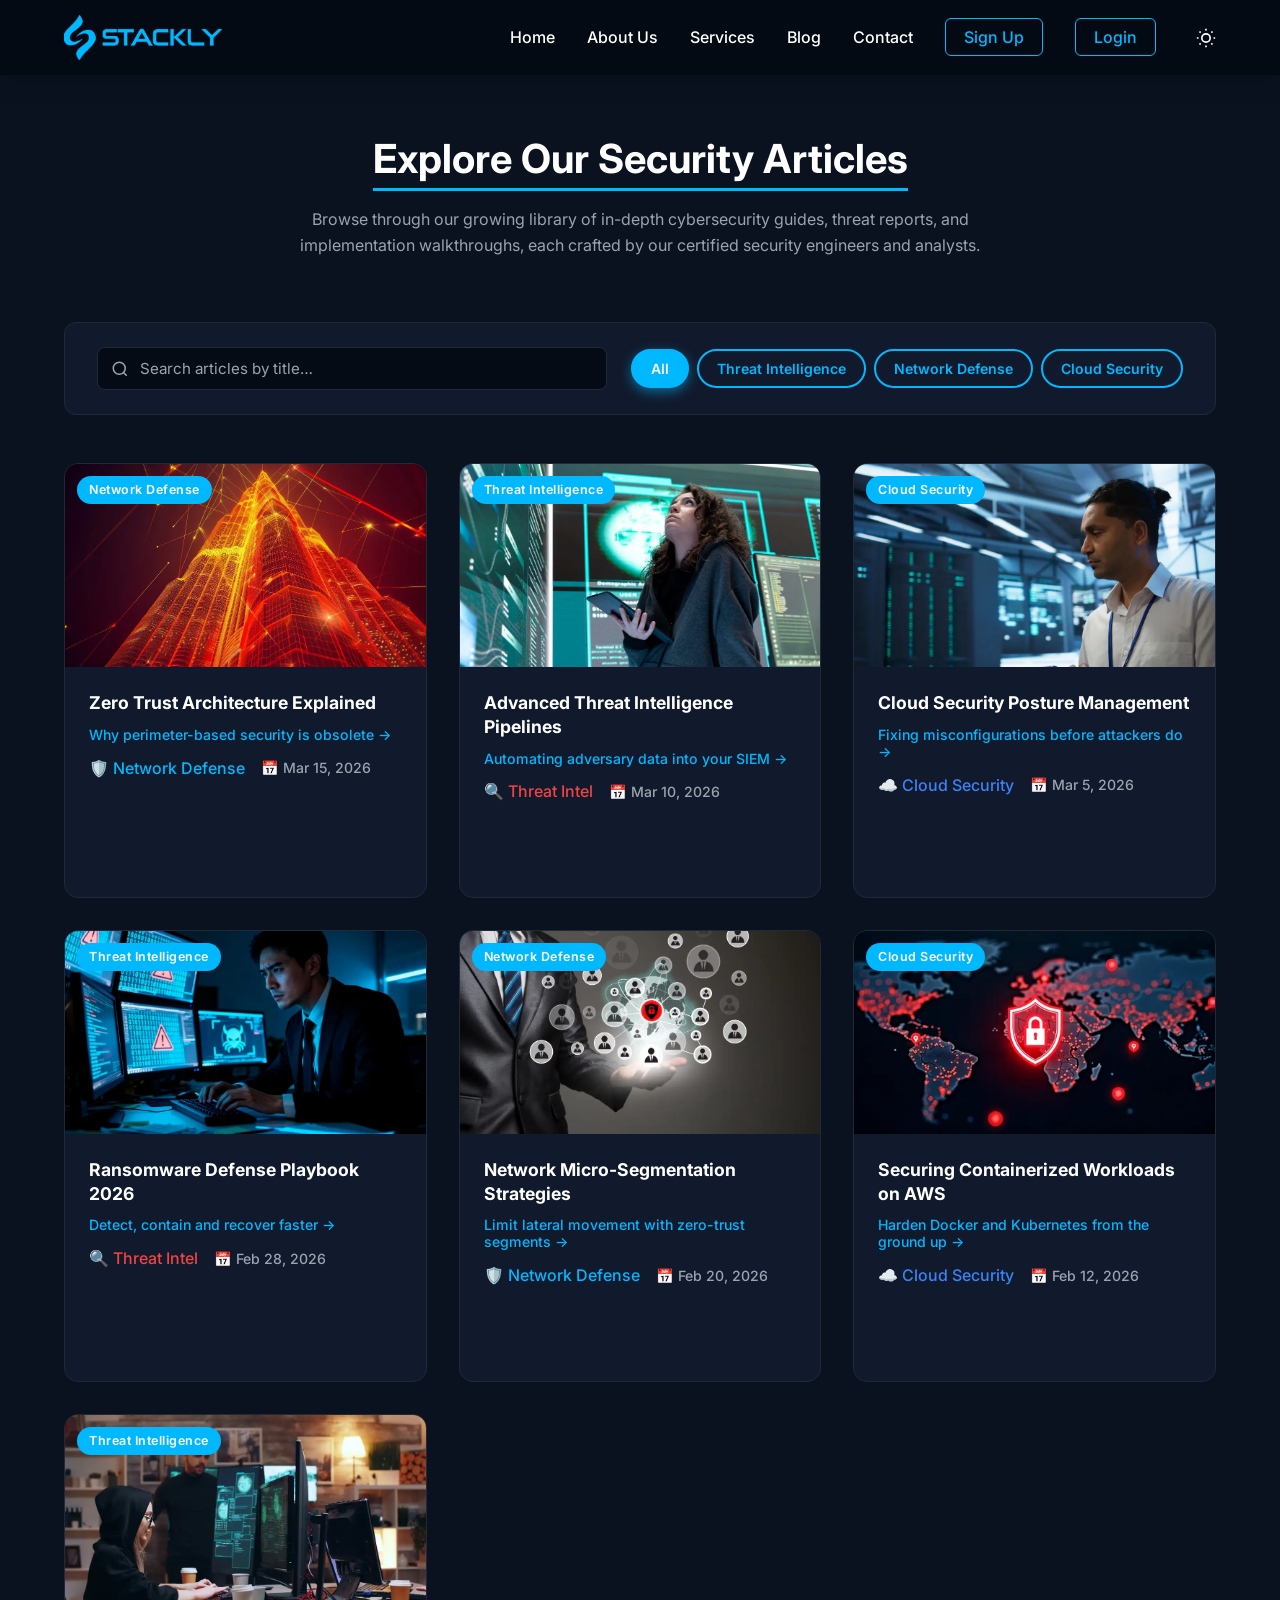
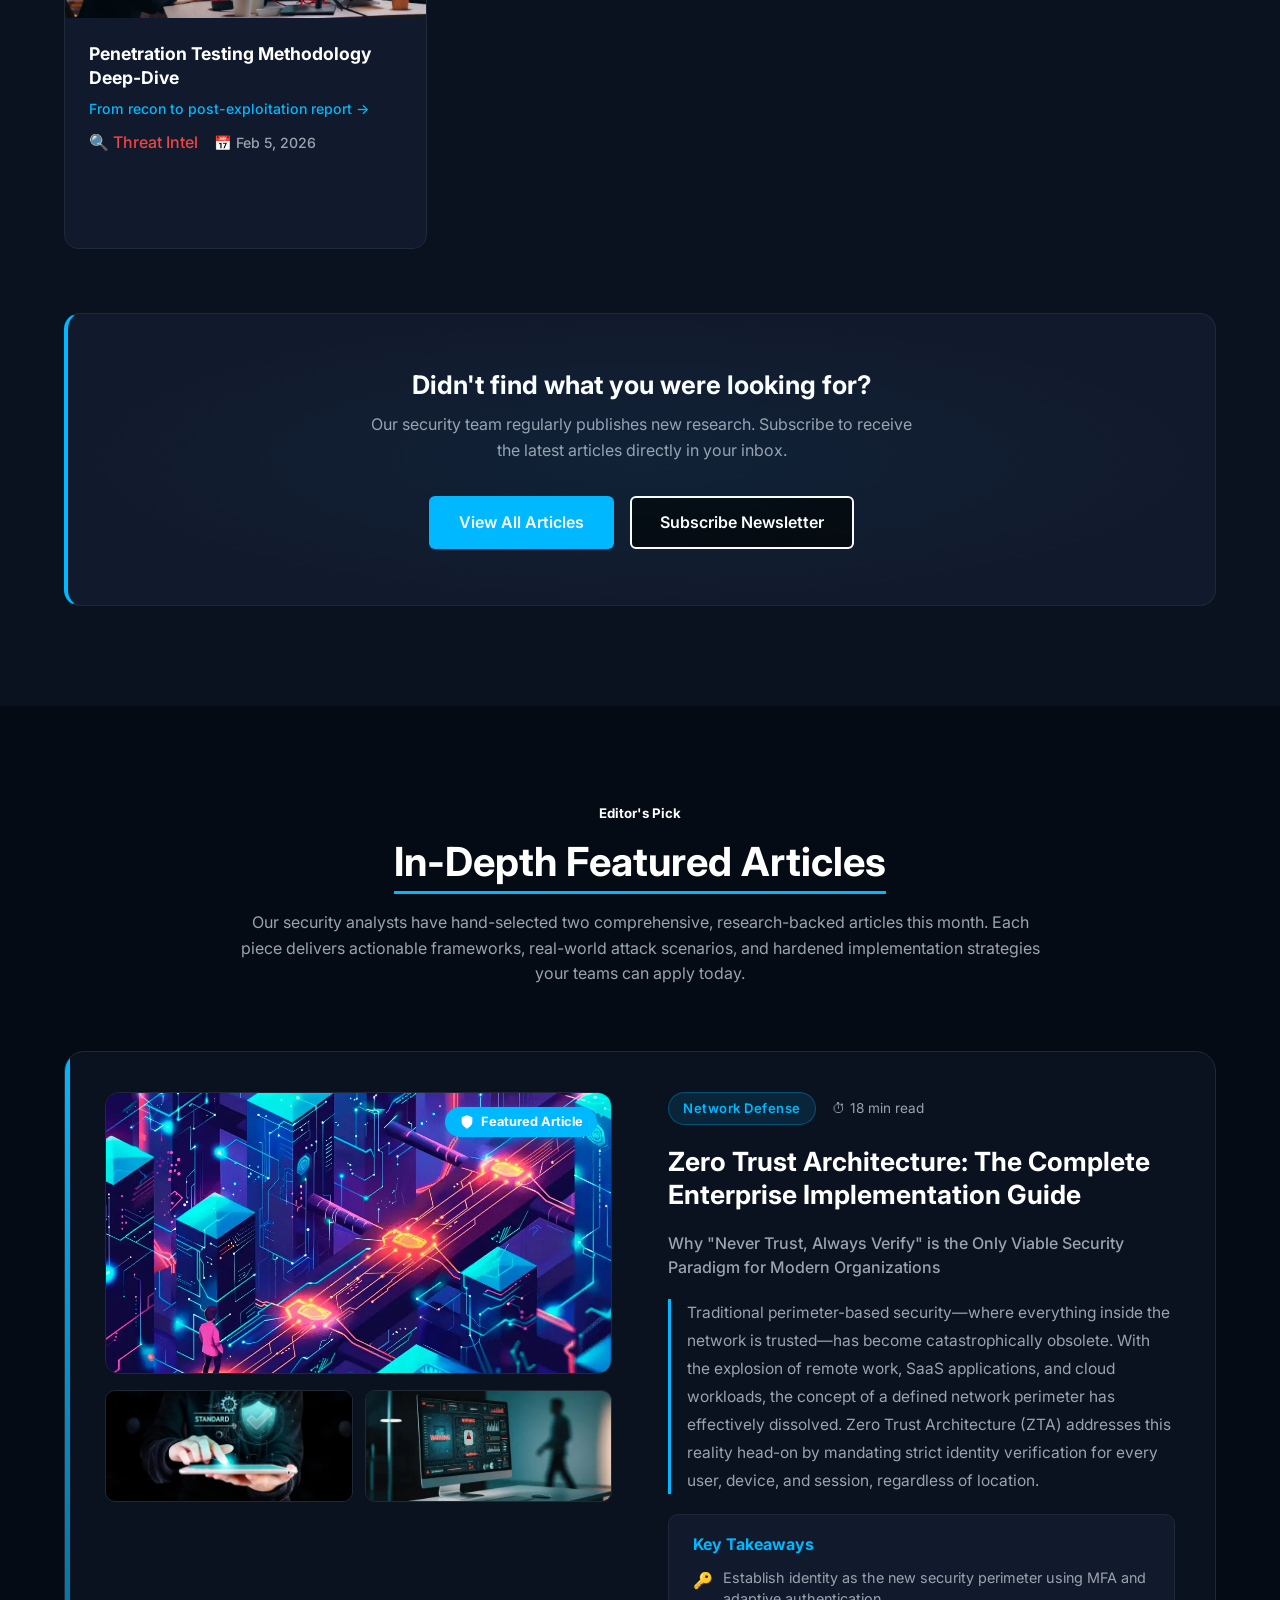
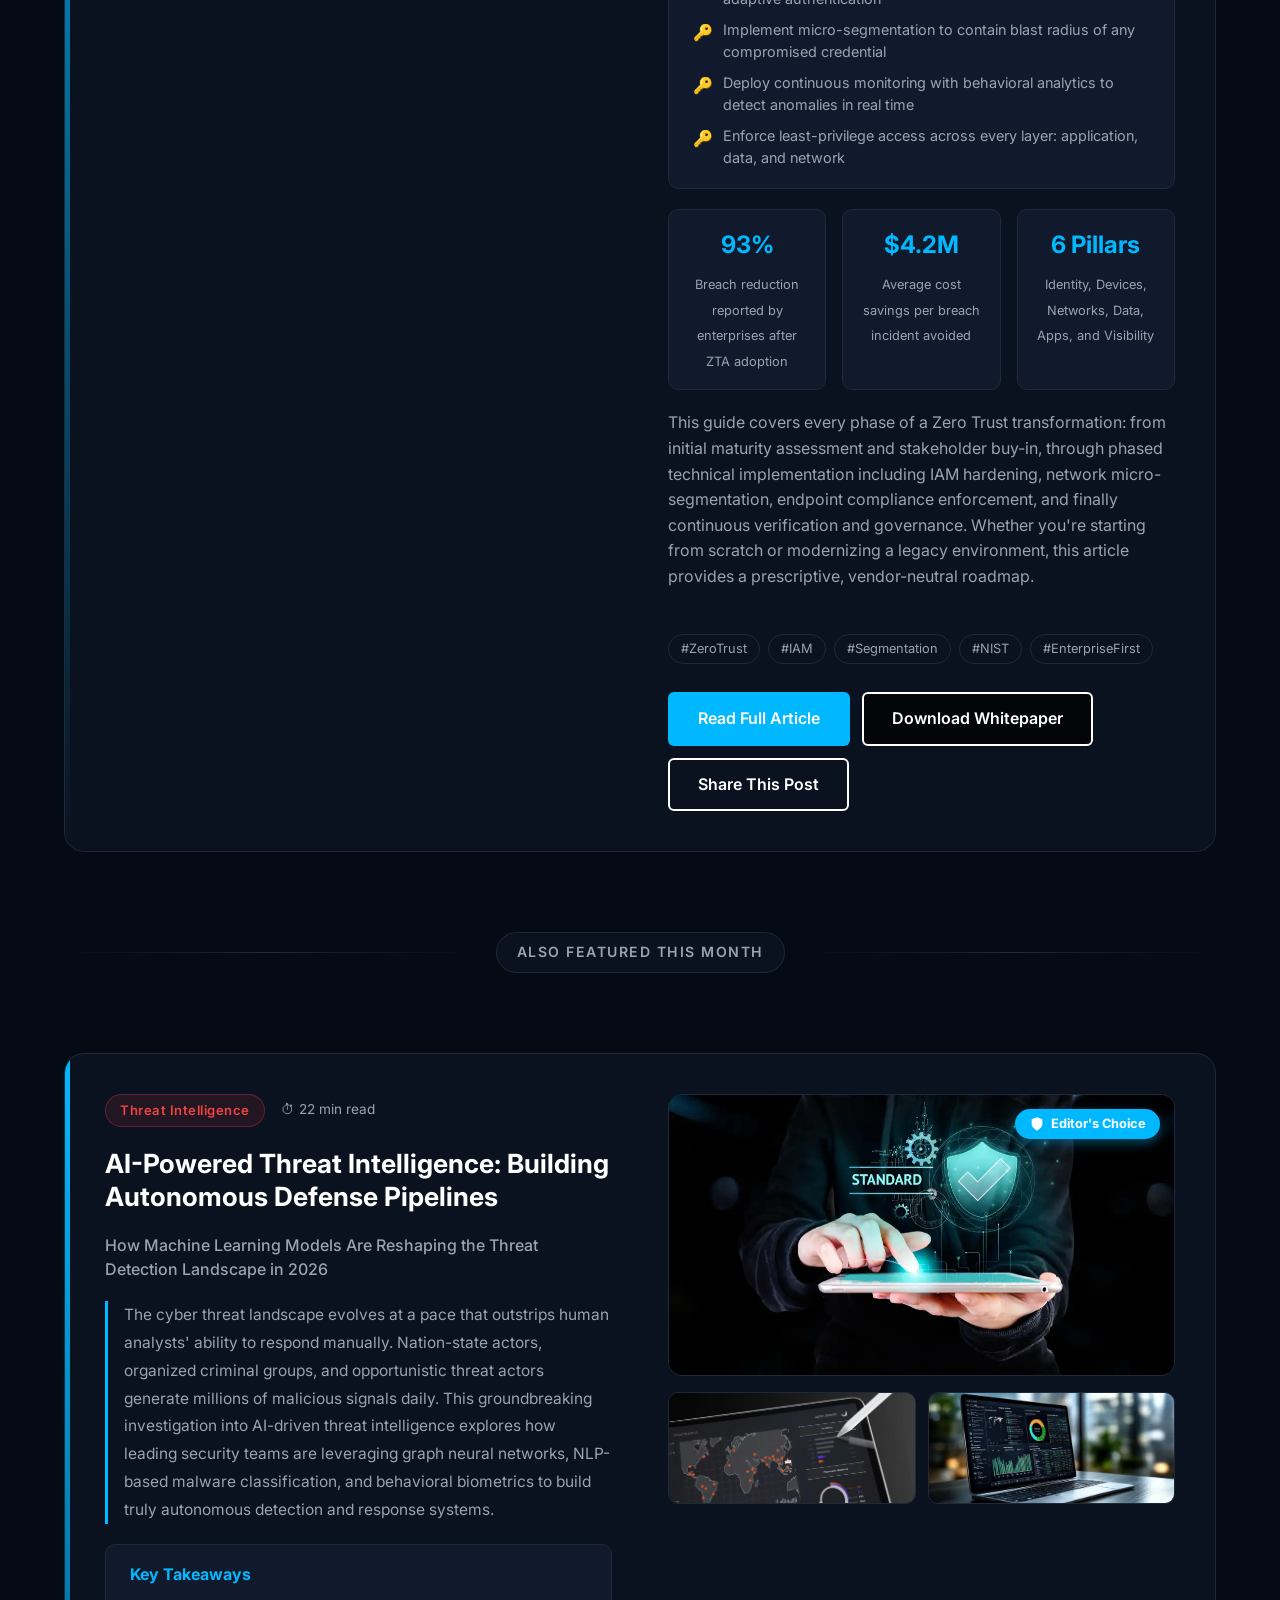
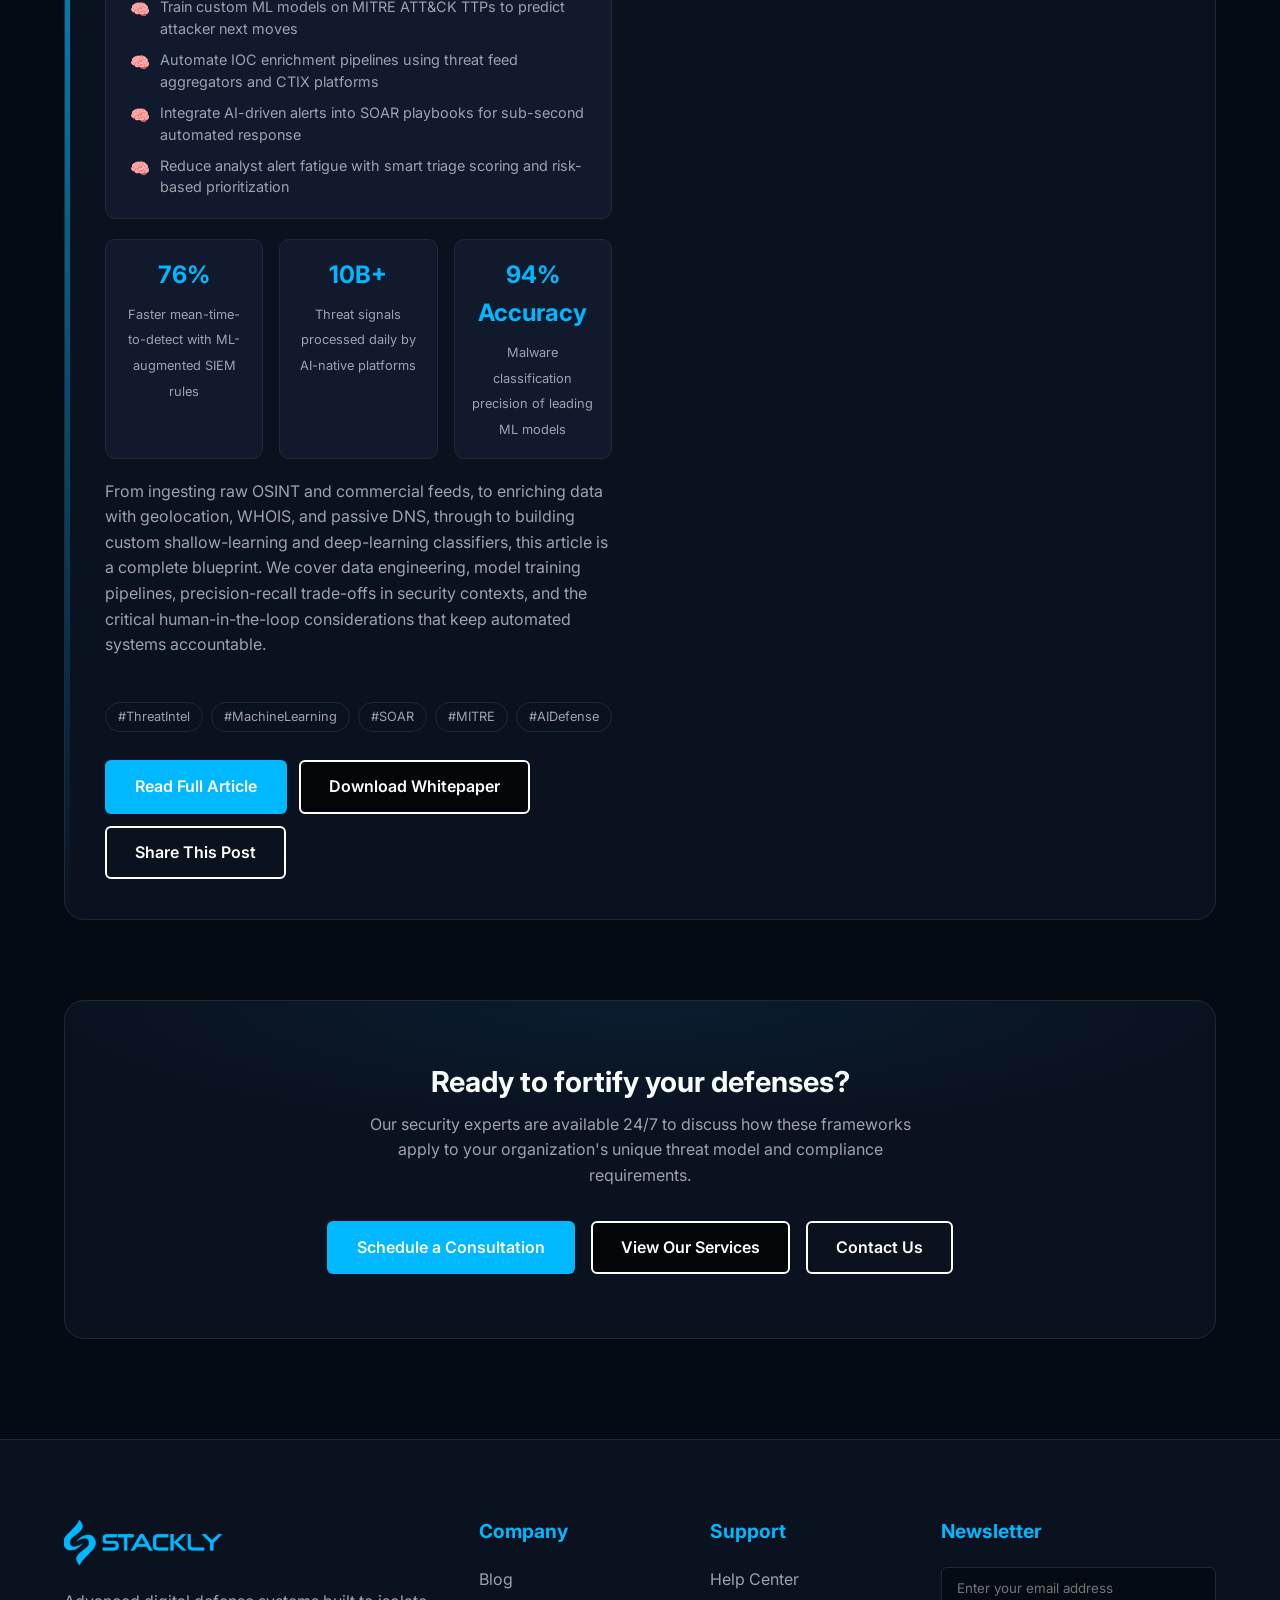
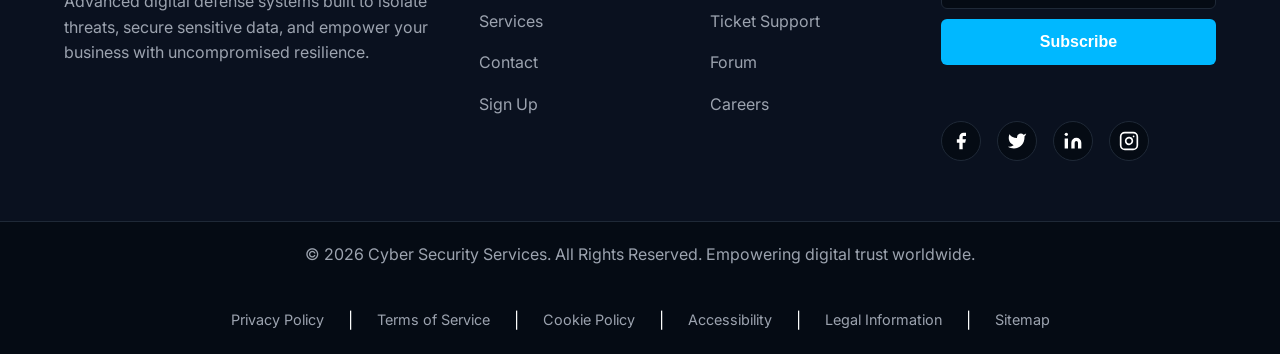
==== pages/blog.html @ 62e59e33 "blog" ====
<!DOCTYPE html>
<html lang="en" data-theme="dark">
<head>
    <meta charset="UTF-8">
    <meta name="viewport" content="width=device-width, initial-scale=1.0">
    <title>Blog – Cyber Security Services</title>
    <meta name="description" content="Explore our cybersecurity blog for expert insights on threat intelligence, network defense, data encryption, cloud security, and more.">
    <link rel="icon" href="data:image/svg+xml,<svg xmlns='http://www.w3.org/2000/svg' viewBox='0 0 100 100'><text y='.9em' font-size='90'>🛡️</text></svg>">
    <link href="https://fonts.googleapis.com/css2?family=Inter:wght@300;400;500;600;700&display=swap" rel="stylesheet">
    <link rel="stylesheet" href="../css/style.css">
    <link rel="stylesheet" href="../css/blog.css">
</head>
<body>

    <!-- Global Page Loader -->
    <div class="loader-overlay" id="loader">
        <div class="loader-spinner"></div>
    </div>

    <!-- Scroll to Top Button -->
    <button id="scrollTopBtn" aria-label="Scroll to top" title="Scroll to top">
        <svg xmlns="http://www.w3.org/2000/svg" width="24" height="24" fill="none" stroke="currentColor" stroke-width="2" viewBox="0 0 24 24"><path d="M12 19V5M5 12l7-7 7 7"/></svg>
    </button>

    <!-- Header -->
    <header class="header" id="header">
        <div class="container header-container">
            <a href="../index.html" class="logo">
                <img src="../assets/Home1/Header/logo.webp" alt="Cyber Security Logo" id="headerLogo">
            </a>

            <!-- Desktop Nav -->
            <nav class="desktop-nav">
                <ul class="nav-links">
                    <li><a href="../index.html">Home</a></li>
                    <li><a href="./about.html">About Us</a></li>
                    <li><a href="./services.html">Services</a></li>
                    <li><a href="./blog.html">Blog</a></li>
                    <li><a href="./contact.html">Contact</a></li>
                    <li><a href="./signup.html" class="btn-nav-outline">Sign Up</a></li>
                    <li><a href="./login.html" class="btn-nav-outline">Login</a></li>
                </ul>
                <button class="theme-switch" id="themeSwitchBtn" aria-label="Toggle Theme" title="Switch Theme">
                    <svg class="sun-icon" xmlns="http://www.w3.org/2000/svg" width="20" height="20" viewBox="0 0 24 24" fill="none" stroke="currentColor" stroke-width="2"><circle cx="12" cy="12" r="5"/><path d="M12 1v2M12 21v2M4.2 4.2l1.4 1.4M18.4 18.4l1.4 1.4M1 12h2M21 12h2M4.2 19.8l1.4-1.4M18.4 5.6l1.4-1.4"/></svg>
                    <svg class="moon-icon" xmlns="http://www.w3.org/2000/svg" width="20" height="20" viewBox="0 0 24 24" fill="none" stroke="currentColor" stroke-width="2"><path d="M21 12.79A9 9 0 1 1 11.21 3 7 7 0 0 0 21 12.79z"/></svg>
                </button>
            </nav>

            <!-- Mobile Hamburger Button -->
            <button class="hamburger-btn" id="hamburgerBtn" aria-label="Open Mobile Menu">
                <span></span><span></span><span></span>
            </button>
        </div>
    </header>

    <!-- Hamburger Menu Overlay -->
    <div class="hamburger-overlay" id="hamburgerOverlay">
        <div class="hamburger-menu" id="hamburgerMenu">
            <button class="close-menu-btn" id="closeMenuBtn" aria-label="Close Mobile Menu">✕</button>
            <nav class="mobile-nav">
                <ul class="nav-links-mobile">
                    <li><a href="../index.html" class="mobile-nav-item">Home</a></li>
                    <li><a href="./about.html" class="mobile-nav-item">About Us</a></li>
                    <li><a href="./services.html" class="mobile-nav-item">Services</a></li>
                    <li><a href="./blog.html" class="mobile-nav-item">Blog</a></li>
                    <li><a href="./contact.html" class="mobile-nav-item">Contact</a></li>
                    <li><a href="./signup.html" class="mobile-nav-item btn-nav-outline-mobile">Sign Up</a></li>
                    <li><a href="./login.html" class="mobile-nav-item btn-nav-outline-mobile">Login</a></li>
                </ul>
                <button class="theme-switch theme-switch-mobile" id="mobileThemeSwitchBtn" aria-label="Toggle Theme">
                    <svg class="sun-icon" xmlns="http://www.w3.org/2000/svg" width="24" height="24" viewBox="0 0 24 24" fill="none" stroke="currentColor" stroke-width="2"><circle cx="12" cy="12" r="5"/><path d="M12 1v2M12 21v2M4.2 4.2l1.4 1.4M18.4 18.4l1.4 1.4M1 12h2M21 12h2M4.2 19.8l1.4-1.4M18.4 5.6l1.4-1.4"/></svg>
                    <svg class="moon-icon" xmlns="http://www.w3.org/2000/svg" width="24" height="24" viewBox="0 0 24 24" fill="none" stroke="currentColor" stroke-width="2"><path d="M21 12.79A9 9 0 1 1 11.21 3 7 7 0 0 0 21 12.79z"/></svg>
                </button>
            </nav>
        </div>
    </div>

    <main class="main-content">

        <!-- =====================================================
             SECTION 1 – ARTICLES GRID
             ===================================================== -->
        <section class="blog-grid-section" id="blog-grid">
            <div class="container">
                <!-- Section Header -->
                <div class="section-header fade-in-up">
                    <h1 class="live-underline">Explore Our Security Articles</h1>
                    <p>Browse through our growing library of in-depth cybersecurity guides, threat reports, and implementation walkthroughs, each crafted by our certified security engineers and analysts.</p>
                </div>

                <!-- Search + Filter Bar -->
                <div class="blog-controls fade-in-up">
                    <div class="blog-search-wrap">
                        <svg class="search-icon" xmlns="http://www.w3.org/2000/svg" width="18" height="18" fill="none" stroke="currentColor" stroke-width="2" viewBox="0 0 24 24"><circle cx="11" cy="11" r="8"/><path d="M21 21l-4.35-4.35"/></svg>
                        <input type="text" id="blogSearchInput" placeholder="Search articles by title…" aria-label="Search articles">
                    </div>
                    <div class="blog-filter-tabs" id="blogFilterTabs" role="group" aria-label="Filter by category">
                        <button class="filter-tab active" data-cat="all">All</button>
                        <button class="filter-tab" data-cat="threat-intelligence">Threat Intelligence</button>
                        <button class="filter-tab" data-cat="network-defense">Network Defense</button>
                        <button class="filter-tab" data-cat="cloud-security">Cloud Security</button>
                    </div>
                </div>

                <!-- No Results Message -->
                <p class="no-results-msg" id="noResultsMsg" style="display:none;">No articles found matching your search.</p>

                <!-- Articles Grid (7 cards) -->
                <div class="articles-grid" id="articlesGrid">

                    <!-- Card 1 -->
                    <article class="article-card fade-in-up" style="transition-delay:0.1s;" data-title="Zero Trust Architecture Explained" data-cat="network-defense">
                        <div class="article-img-wrap">
                            <img src="../assets/Blog/Grids/1.webp" alt="Zero Trust Architecture">
                            <span class="article-category-badge">Network Defense</span>
                        </div>
                        <div class="article-body">
                            <h1 class="article-title">Zero Trust Architecture Explained</h1>
                            <h3 class="article-link"><a href="./error.html">Why perimeter-based security is obsolete →</a></h3>
                            <div class="article-meta">
                                <span class="meta-icon meta-shield">🛡️ Network Defense</span>
                                <span class="meta-icon meta-date">📅 Mar 15, 2026</span>
                            </div>
                            <div class="article-actions">
                                <a href="./error.html" class="btn btn-primary btn-sm">Read More</a>
                            </div>
                        </div>
                    </article>

                    <!-- Card 2 -->
                    <article class="article-card fade-in-up" style="transition-delay:0.2s;" data-title="Advanced Threat Intelligence Pipelines" data-cat="threat-intelligence">
                        <div class="article-img-wrap">
                            <img src="../assets/Blog/Grids/2.webp" alt="Threat Intelligence">
                            <span class="article-category-badge">Threat Intelligence</span>
                        </div>
                        <div class="article-body">
                            <h1 class="article-title">Advanced Threat Intelligence Pipelines</h1>
                            <h3 class="article-link"><a href="./error.html">Automating adversary data into your SIEM →</a></h3>
                            <div class="article-meta">
                                <span class="meta-icon meta-threat">🔍 Threat Intel</span>
                                <span class="meta-icon meta-date">📅 Mar 10, 2026</span>
                            </div>
                            <div class="article-actions">
                                <a href="./error.html" class="btn btn-primary btn-sm">Read More</a>
                            </div>
                        </div>
                    </article>

                    <!-- Card 3 -->
                    <article class="article-card fade-in-up" style="transition-delay:0.3s;" data-title="Cloud Security Posture Management" data-cat="cloud-security">
                        <div class="article-img-wrap">
                            <img src="../assets/Blog/Grids/3.webp" alt="Cloud Security">
                            <span class="article-category-badge">Cloud Security</span>
                        </div>
                        <div class="article-body">
                            <h1 class="article-title">Cloud Security Posture Management</h1>
                            <h3 class="article-link"><a href="./error.html">Fixing misconfigurations before attackers do →</a></h3>
                            <div class="article-meta">
                                <span class="meta-icon meta-cloud">☁️ Cloud Security</span>
                                <span class="meta-icon meta-date">📅 Mar 5, 2026</span>
                            </div>
                            <div class="article-actions">
                                <a href="./error.html" class="btn btn-primary btn-sm">Read More</a>
                            </div>
                        </div>
                    </article>

                    <!-- Card 4 -->
                    <article class="article-card fade-in-up" style="transition-delay:0.4s;" data-title="Ransomware Defense Playbook 2026" data-cat="threat-intelligence">
                        <div class="article-img-wrap">
                            <img src="../assets/Blog/Grids/4.webp" alt="Ransomware Defense">
                            <span class="article-category-badge">Threat Intelligence</span>
                        </div>
                        <div class="article-body">
                            <h1 class="article-title">Ransomware Defense Playbook 2026</h1>
                            <h3 class="article-link"><a href="./error.html">Detect, contain and recover faster →</a></h3>
                            <div class="article-meta">
                                <span class="meta-icon meta-threat">🔍 Threat Intel</span>
                                <span class="meta-icon meta-date">📅 Feb 28, 2026</span>
                            </div>
                            <div class="article-actions">
                                <a href="./error.html" class="btn btn-primary btn-sm">Read More</a>
                            </div>
                        </div>
                    </article>

                    <!-- Card 5 -->
                    <article class="article-card fade-in-up" style="transition-delay:0.5s;" data-title="Network Micro-Segmentation Strategies" data-cat="network-defense">
                        <div class="article-img-wrap">
                            <img src="../assets/Blog/Grids/5.webp" alt="Network Micro-Segmentation">
                            <span class="article-category-badge">Network Defense</span>
                        </div>
                        <div class="article-body">
                            <h1 class="article-title">Network Micro-Segmentation Strategies</h1>
                            <h3 class="article-link"><a href="./error.html">Limit lateral movement with zero-trust segments →</a></h3>
                            <div class="article-meta">
                                <span class="meta-icon meta-shield">🛡️ Network Defense</span>
                                <span class="meta-icon meta-date">📅 Feb 20, 2026</span>
                            </div>
                            <div class="article-actions">
                                <a href="./error.html" class="btn btn-primary btn-sm">Read More</a>
                            </div>
                        </div>
                    </article>

                    <!-- Card 6 -->
                    <article class="article-card fade-in-up" style="transition-delay:0.6s;" data-title="Securing Containerized Workloads on AWS" data-cat="cloud-security">
                        <div class="article-img-wrap">
                            <img src="../assets/Blog/Grids/6.webp" alt="Container Security">
                            <span class="article-category-badge">Cloud Security</span>
                        </div>
                        <div class="article-body">
                            <h1 class="article-title">Securing Containerized Workloads on AWS</h1>
                            <h3 class="article-link"><a href="./error.html">Harden Docker and Kubernetes from the ground up →</a></h3>
                            <div class="article-meta">
                                <span class="meta-icon meta-cloud">☁️ Cloud Security</span>
                                <span class="meta-icon meta-date">📅 Feb 12, 2026</span>
                            </div>
                            <div class="article-actions">
                                <a href="./error.html" class="btn btn-primary btn-sm">Read More</a>
                            </div>
                        </div>
                    </article>

                    <!-- Card 7 -->
                    <article class="article-card fade-in-up" style="transition-delay:0.7s;" data-title="Penetration Testing Methodology Deep-Dive" data-cat="threat-intelligence">
                        <div class="article-img-wrap">
                            <img src="../assets/Blog/Grids/7.webp" alt="Penetration Testing">
                            <span class="article-category-badge">Threat Intelligence</span>
                        </div>
                        <div class="article-body">
                            <h1 class="article-title">Penetration Testing Methodology Deep-Dive</h1>
                            <h3 class="article-link"><a href="./error.html">From recon to post-exploitation report →</a></h3>
                            <div class="article-meta">
                                <span class="meta-icon meta-threat">🔍 Threat Intel</span>
                                <span class="meta-icon meta-date">📅 Feb 5, 2026</span>
                            </div>
                            <div class="article-actions">
                                <a href="./error.html" class="btn btn-primary btn-sm">Read More</a>
                            </div>
                        </div>
                    </article>

                </div><!-- /articles-grid -->

                <!-- Bottom CTA -->
                <div class="blog-grid-cta fade-in-up">
                    <h3>Didn't find what you were looking for?</h3>
                    <p>Our security team regularly publishes new research. Subscribe to receive the latest articles directly in your inbox.</p>
                    <div class="blog-cta-btns">
                        <a href="./error.html" class="btn btn-primary">View All Articles</a>
                        <a href="./error.html" class="btn btn-secondary">Subscribe Newsletter</a>
                    </div>
                </div>

            </div>
        </section>

        <!-- =====================================================
             SECTION 2 – FEATURED ARTICLE DEEP-DIVES
             ===================================================== -->
        <section class="blog-featured-section" id="blog-featured">
            <div class="container">
                <!-- Section Header -->
                <div class="section-header fade-in-up">
                    <h5 class="sub-heading-blog">Editor's Pick</h5>
                    <h1 class="live-underline">In-Depth Featured Articles</h1>
                    <p>Our security analysts have hand-selected two comprehensive, research-backed articles this month. Each piece delivers actionable frameworks, real-world attack scenarios, and hardened implementation strategies your teams can apply today.</p>
                </div>

                <!-- Featured Articles Wrapper -->
                <div class="featured-articles-wrap">

                    <!-- Featured Article 1 -->
                    <div class="featured-article fade-in-up" style="transition-delay:0.1s;">
                        <div class="featured-article-img-col">
                            <div class="featured-img-frame">
                                <img src="../assets/Blog/Grids/8.webp" alt="Zero Trust Architecture" class="featured-main-img">
                                <div class="featured-img-badge">
                                    <svg xmlns="http://www.w3.org/2000/svg" width="16" height="16" fill="currentColor" viewBox="0 0 24 24"><path d="M12 22s8-4 8-10V5l-8-3-8 3v7c0 6 8 10 8 10z"/></svg>
                                    Featured Article
                                </div>
                                <div class="featured-img-overlay">
                                    <p>A complete enterprise implementation walkthrough from perimeter dissolution to continuous identity verification.</p>
                                    <a href="./error.html" class="btn btn-primary btn-sm">Read Now</a>
                                    <a href="./error.html" class="btn btn-outline-light btn-sm">Download Guide</a>
                                </div>
                            </div>
                            <!-- Side Image Gallery -->
                            <div class="featured-img-gallery">
                                <div class="gallery-thumb">
                                    <img src="../assets/Blog/Grids/9.webp" alt="Network Diagram">
                                    <div class="thumb-hover">
                                        <p>Network Architecture</p>
                                        <a href="./error.html" class="btn btn-primary btn-sm">View</a>
                                    </div>
                                </div>
                                <div class="gallery-thumb">
                                    <img src="../assets/Home1/Grid/8.webp" alt="Security Framework">
                                    <div class="thumb-hover">
                                        <p>Security Framework</p>
                                        <a href="./error.html" class="btn btn-primary btn-sm">View</a>
                                    </div>
                                </div>
                            </div>
                        </div>

                        <div class="featured-article-content-col">
                            <div class="featured-article-header">
                                <span class="featured-cat-tag">Network Defense</span>
                                <span class="featured-read-time">⏱ 18 min read</span>
                            </div>
                            <h1 class="featured-article-title">Zero Trust Architecture: The Complete Enterprise Implementation Guide</h1>
                            <h3 class="featured-article-subtitle">Why "Never Trust, Always Verify" is the Only Viable Security Paradigm for Modern Organizations</h3>
                            <p class="featured-article-intro">Traditional perimeter-based security—where everything inside the network is trusted—has become catastrophically obsolete. With the explosion of remote work, SaaS applications, and cloud workloads, the concept of a defined network perimeter has effectively dissolved. Zero Trust Architecture (ZTA) addresses this reality head-on by mandating strict identity verification for every user, device, and session, regardless of location.</p>

                            <div class="featured-article-key-points">
                                <h4>Key Takeaways</h4>
                                <ul class="fkp-list">
                                    <li><span class="fkp-icon">🔑</span><span>Establish identity as the new security perimeter using MFA and adaptive authentication</span></li>
                                    <li><span class="fkp-icon">🔑</span><span>Implement micro-segmentation to contain blast radius of any compromised credential</span></li>
                                    <li><span class="fkp-icon">🔑</span><span>Deploy continuous monitoring with behavioral analytics to detect anomalies in real time</span></li>
                                    <li><span class="fkp-icon">🔑</span><span>Enforce least-privilege access across every layer: application, data, and network</span></li>
                                </ul>
                            </div>

                            <div class="featured-article-stats-row">
                                <div class="fas-stat">
                                    <strong>93%</strong>
                                    <span>Breach reduction reported by enterprises after ZTA adoption</span>
                                </div>
                                <div class="fas-stat">
                                    <strong>$4.2M</strong>
                                    <span>Average cost savings per breach incident avoided</span>
                                </div>
                                <div class="fas-stat">
                                    <strong>6 Pillars</strong>
                                    <span>Identity, Devices, Networks, Data, Apps, and Visibility</span>
                                </div>
                            </div>

                            <p>This guide covers every phase of a Zero Trust transformation: from initial maturity assessment and stakeholder buy-in, through phased technical implementation including IAM hardening, network micro-segmentation, endpoint compliance enforcement, and finally continuous verification and governance. Whether you're starting from scratch or modernizing a legacy environment, this article provides a prescriptive, vendor-neutral roadmap.</p>

                            <div class="featured-article-tags">
                                <span class="article-tag">#ZeroTrust</span>
                                <span class="article-tag">#IAM</span>
                                <span class="article-tag">#Segmentation</span>
                                <span class="article-tag">#NIST</span>
                                <span class="article-tag">#EnterpriseFirst</span>
                            </div>

                            <div class="featured-article-cta">
                                <a href="./error.html" class="btn btn-primary">Read Full Article</a>
                                <a href="./error.html" class="btn btn-secondary">Download Whitepaper</a>
                                <a href="./error.html" class="btn btn-outline-light">Share This Post</a>
                            </div>
                        </div>
                    </div>

                    <!-- Divider -->
                    <div class="featured-divider fade-in-up">
                        <span class="divider-label">Also Featured This Month</span>
                    </div>

                    <!-- Featured Article 2 -->
                    <div class="featured-article featured-article-reverse fade-in-up" style="transition-delay:0.2s;">
                        <div class="featured-article-img-col">
                            <div class="featured-img-frame">
                                <img src="../assets/Blog/Grids/9.webp" alt="Threat Intelligence Pipelines" class="featured-main-img">
                                <div class="featured-img-badge">
                                    <svg xmlns="http://www.w3.org/2000/svg" width="16" height="16" fill="currentColor" viewBox="0 0 24 24"><path d="M12 22s8-4 8-10V5l-8-3-8 3v7c0 6 8 10 8 10z"/></svg>
                                    Editor's Choice
                                </div>
                                <div class="featured-img-overlay">
                                    <p>Building machine-learning pipelines that predict attacker behaviour and proactively harden your infrastructure before strikes land.</p>
                                    <a href="./error.html" class="btn btn-primary btn-sm">Read Now</a>
                                    <a href="./error.html" class="btn btn-outline-light btn-sm">Download Guide</a>
                                </div>
                            </div>
                            <!-- Side Image Gallery -->
                            <div class="featured-img-gallery">
                                <div class="gallery-thumb">
                                    <img src="../assets/Blog/Grids/10.webp" alt="Threat Map">
                                    <div class="thumb-hover">
                                        <p>Threat Mapping</p>
                                        <a href="./error.html" class="btn btn-primary btn-sm">View</a>
                                    </div>
                                </div>
                                <div class="gallery-thumb">
                                    <img src="../assets/Blog/Grids/11.webp" alt="SIEM Dashboard">
                                    <div class="thumb-hover">
                                        <p>SIEM Analytics</p>
                                        <a href="./error.html" class="btn btn-primary btn-sm">View</a>
                                    </div>
                                </div>
                            </div>
                        </div>

                        <div class="featured-article-content-col">
                            <div class="featured-article-header">
                                <span class="featured-cat-tag cat-threat">Threat Intelligence</span>
                                <span class="featured-read-time">⏱ 22 min read</span>
                            </div>
                            <h1 class="featured-article-title">AI-Powered Threat Intelligence: Building Autonomous Defense Pipelines</h1>
                            <h3 class="featured-article-subtitle">How Machine Learning Models Are Reshaping the Threat Detection Landscape in 2026</h3>
                            <p class="featured-article-intro">The cyber threat landscape evolves at a pace that outstrips human analysts' ability to respond manually. Nation-state actors, organized criminal groups, and opportunistic threat actors generate millions of malicious signals daily. This groundbreaking investigation into AI-driven threat intelligence explores how leading security teams are leveraging graph neural networks, NLP-based malware classification, and behavioral biometrics to build truly autonomous detection and response systems.</p>

                            <div class="featured-article-key-points">
                                <h4>Key Takeaways</h4>
                                <ul class="fkp-list">
                                    <li><span class="fkp-icon">🧠</span><span>Train custom ML models on MITRE ATT&amp;CK TTPs to predict attacker next moves</span></li>
                                    <li><span class="fkp-icon">🧠</span><span>Automate IOC enrichment pipelines using threat feed aggregators and CTIX platforms</span></li>
                                    <li><span class="fkp-icon">🧠</span><span>Integrate AI-driven alerts into SOAR playbooks for sub-second automated response</span></li>
                                    <li><span class="fkp-icon">🧠</span><span>Reduce analyst alert fatigue with smart triage scoring and risk-based prioritization</span></li>
                                </ul>
                            </div>

                            <div class="featured-article-stats-row">
                                <div class="fas-stat">
                                    <strong>76%</strong>
                                    <span>Faster mean-time-to-detect with ML-augmented SIEM rules</span>
                                </div>
                                <div class="fas-stat">
                                    <strong>10B+</strong>
                                    <span>Threat signals processed daily by AI-native platforms</span>
                                </div>
                                <div class="fas-stat">
                                    <strong>94% Accuracy</strong>
                                    <span>Malware classification precision of leading ML models</span>
                                </div>
                            </div>

                            <p>From ingesting raw OSINT and commercial feeds, to enriching data with geolocation, WHOIS, and passive DNS, through to building custom shallow-learning and deep-learning classifiers, this article is a complete blueprint. We cover data engineering, model training pipelines, precision-recall trade-offs in security contexts, and the critical human-in-the-loop considerations that keep automated systems accountable.</p>

                            <div class="featured-article-tags">
                                <span class="article-tag">#ThreatIntel</span>
                                <span class="article-tag">#MachineLearning</span>
                                <span class="article-tag">#SOAR</span>
                                <span class="article-tag">#MITRE</span>
                                <span class="article-tag">#AIDefense</span>
                            </div>

                            <div class="featured-article-cta">
                                <a href="./error.html" class="btn btn-primary">Read Full Article</a>
                                <a href="./error.html" class="btn btn-secondary">Download Whitepaper</a>
                                <a href="./error.html" class="btn btn-outline-light">Share This Post</a>
                            </div>
                        </div>
                    </div>
                </div><!-- /featured-articles-wrap -->

                <!-- Section Footer Note -->
                <div class="featured-footer-note fade-in-up">
                    <h3>Ready to fortify your defenses?</h3>
                    <p>Our security experts are available 24/7 to discuss how these frameworks apply to your organization's unique threat model and compliance requirements.</p>
                    <div class="featured-footer-btns">
                        <a href="./error.html" class="btn btn-primary">Schedule a Consultation</a>
                        <a href="./error.html" class="btn btn-secondary">View Our Services</a>
                        <a href="./contact.html" class="btn btn-outline-light">Contact Us</a>
                    </div>
                </div>

            </div>
        </section>

    </main>

    <!-- Footer -->
    <footer class="footer">
        <div class="container footer-grid">
            <!-- Col 1 -->
            <div class="footer-col col-brand">
                <a href="../index.html" class="footer-logo">
                    <img src="../assets/Home1/Header/logo.webp" alt="Cyber Security Logo" id="footerLogoImage">
                </a>
                <p>Advanced digital defense systems built to isolate threats, secure sensitive data, and empower your business with uncompromised resilience.</p>
            </div>

            <!-- Col 2 -->
            <div class="footer-col col-links">
                <h3 class="footer-heading">Company</h3>
                <ul>
                    <li><a href="./blog.html">Blog</a></li>
                    <li><a href="./services.html">Services</a></li>
                    <li><a href="./contact.html">Contact</a></li>
                    <li><a href="./signup.html">Sign Up</a></li>
                </ul>
            </div>

            <!-- Col 3 -->
            <div class="footer-col col-links">
                <h3 class="footer-heading">Support</h3>
                <ul>
                    <li><a href="./error.html">Help Center</a></li>
                    <li><a href="./error.html">Ticket Support</a></li>
                    <li><a href="./error.html">Forum</a></li>
                    <li><a href="./error.html">Careers</a></li>
                </ul>
            </div>

            <!-- Col 4 -->
            <div class="footer-col col-newsletter">
                <h3 class="footer-heading">Newsletter</h3>
                <form id="newsletterForm" class="newsletter-form">
                    <div class="input-group">
                        <input type="email" id="emailInput" placeholder="Enter your email address" required>
                        <button type="submit" class="btn btn-primary" aria-label="Subscribe">Subscribe</button>
                    </div>
                    <span id="emailError" class="error-message"></span>
                </form>

                <div class="social-links mt-4">
                    <a href="./error.html" class="social-icon" aria-label="Facebook">
                        <svg xmlns="http://www.w3.org/2000/svg" width="20" height="20" viewBox="0 0 24 24" fill="currentColor"><path d="M18 2h-3a5 5 0 0 0-5 5v3H7v4h3v8h4v-8h3l1-4h-4V7a1 1 0 0 1 1-1h3z"></path></svg>
                    </a>
                    <a href="./error.html" class="social-icon" aria-label="Twitter">
                        <svg xmlns="http://www.w3.org/2000/svg" width="20" height="20" viewBox="0 0 24 24" fill="currentColor"><path d="M23 3a10.9 10.9 0 0 1-3.14 1.53 4.48 4.48 0 0 0-7.86 3v1A10.66 10.66 0 0 1 3 4s-4 9 5 13a11.64 11.64 0 0 1-7 2c9 5 20 0 20-11.5a4.5 4.5 0 0 0-.08-.83A7.72 7.72 0 0 0 23 3z"></path></svg>
                    </a>
                    <a href="./error.html" class="social-icon" aria-label="LinkedIn">
                        <svg xmlns="http://www.w3.org/2000/svg" width="20" height="20" viewBox="0 0 24 24" fill="currentColor"><path d="M16 8a6 6 0 0 1 6 6v7h-4v-7a2 2 0 0 0-2-2 2 2 0 0 0-2 2v7h-4v-7a6 6 0 0 1 6-6z"></path><rect x="2" y="9" width="4" height="12"></rect><circle cx="4" cy="4" r="2"></circle></svg>
                    </a>
                    <a href="./error.html" class="social-icon" aria-label="Instagram">
                        <svg xmlns="http://www.w3.org/2000/svg" width="20" height="20" viewBox="0 0 24 24" fill="none" stroke="currentColor" stroke-width="2" stroke-linecap="round" stroke-linejoin="round"><rect x="2" y="2" width="20" height="20" rx="5" ry="5"></rect><path d="M16 11.37A4 4 0 1 1 12.63 8 4 4 0 0 1 16 11.37z"></path><line x1="17.5" y1="6.5" x2="17.51" y2="6.5"></line></svg>
                    </a>
                </div>
            </div>
        </div>

        <!-- Mini Footer -->
        <div class="mini-footer">
            <div class="container mini-footer-flex">
                <p>&copy; 2026 Cyber Security Services. All Rights Reserved. Empowering digital trust worldwide.</p>
                <div class="legal-links">
                    <a href="./error.html">Privacy Policy</a>
                    <span class="separator">|</span>
                    <a href="./error.html">Terms of Service</a>
                    <span class="separator">|</span>
                    <a href="./error.html">Cookie Policy</a>
                    <span class="separator">|</span>
                    <a href="./error.html">Accessibility</a>
                    <span class="separator">|</span>
                    <a href="./error.html">Legal Information</a>
                    <span class="separator">|</span>
                    <a href="./error.html">Sitemap</a>
                </div>
            </div>
        </div>
    </footer>

    <!-- Scripts -->
    <script>
        // ── 1. Theme ──────────────────────────────────────────────────────────
        const htmlDoc = document.documentElement;
        const themeBtn = document.getElementById('themeSwitchBtn');
        const themeMobileBtn = document.getElementById('mobileThemeSwitchBtn');
        const sunIcons = document.querySelectorAll('.sun-icon');
        const moonIcons = document.querySelectorAll('.moon-icon');

        function applyTheme(theme) {
            htmlDoc.setAttribute('data-theme', theme);
            localStorage.setItem('site_theme', theme);
            if (theme === 'dark') {
                sunIcons.forEach(i => i.style.display = 'block');
                moonIcons.forEach(i => i.style.display = 'none');
            } else {
                sunIcons.forEach(i => i.style.display = 'none');
                moonIcons.forEach(i => i.style.display = 'block');
            }
        }
        const savedTheme = localStorage.getItem('site_theme') || 'dark';
        applyTheme(savedTheme);

        function toggleTheme() {
            const cur = htmlDoc.getAttribute('data-theme');
            applyTheme(cur === 'dark' ? 'light' : 'dark');
        }
        themeBtn.addEventListener('click', toggleTheme);
        themeMobileBtn.addEventListener('click', toggleTheme);


        // ── 2. Loader ─────────────────────────────────────────────────────────
        const loader = document.getElementById('loader');

        function hideLoader() {
            loader.style.opacity = '0';
            setTimeout(() => { loader.style.display = 'none'; }, 500);
        }
        function showLoader() {
            loader.style.display = 'flex';
            void loader.offsetWidth;
            loader.style.opacity = '1';
        }
        window.addEventListener('load', hideLoader);
        window.addEventListener('pageshow', (e) => { if (e.persisted) hideLoader(); });
        document.querySelectorAll('a[href]').forEach(link => {
            link.addEventListener('click', (e) => {
                const href = link.getAttribute('href');
                const target = link.getAttribute('target');
                if (href && !href.startsWith('#') && !href.startsWith('javascript:') && target !== '_blank') {
                    showLoader();
                }
            });
        });


        // ── 3. Header scroll & Scroll-to-Top ─────────────────────────────────
        const header = document.getElementById('header');
        const scrollTopBtn = document.getElementById('scrollTopBtn');

        function updateHeaderHeight() {
            htmlDoc.style.setProperty('--header-height', `${header.offsetHeight}px`);
        }
        updateHeaderHeight();
        window.addEventListener('resize', updateHeaderHeight);

        window.addEventListener('scroll', () => {
            if (window.scrollY > 50) {
                header.classList.add('scrolled');
                scrollTopBtn.classList.add('visible');
            } else {
                header.classList.remove('scrolled');
                scrollTopBtn.classList.remove('visible');
            }
        });
        scrollTopBtn.addEventListener('click', () => window.scrollTo({ top: 0, behavior: 'smooth' }));


        // ── 4. Hamburger Menu ─────────────────────────────────────────────────
        const hamburgerBtn = document.getElementById('hamburgerBtn');
        const closeMenuBtn = document.getElementById('closeMenuBtn');
        const hamburgerOverlay = document.getElementById('hamburgerOverlay');
        const hamburgerMenu = document.getElementById('hamburgerMenu');

        function openMobileMenu() {
            hamburgerOverlay.classList.add('active');
            hamburgerMenu.classList.add('active');
            document.body.style.overflow = 'hidden';
        }
        function closeMobileMenu() {
            hamburgerOverlay.classList.remove('active');
            hamburgerMenu.classList.remove('active');
            document.body.style.overflow = '';
        }
        hamburgerBtn.addEventListener('click', openMobileMenu);
        closeMenuBtn.addEventListener('click', closeMobileMenu);
        hamburgerOverlay.addEventListener('click', (e) => { if (e.target === hamburgerOverlay) closeMobileMenu(); });


        // ── 5. Fade-In on Scroll ──────────────────────────────────────────────
        const fadeEls = document.querySelectorAll('.fade-in-up');
        const fadeObs = new IntersectionObserver((entries, obs) => {
            entries.forEach(entry => {
                if (entry.isIntersecting) {
                    entry.target.classList.add('visible');
                    obs.unobserve(entry.target);
                }
            });
        }, { threshold: 0.1, rootMargin: '0px 0px -50px 0px' });
        fadeEls.forEach(el => fadeObs.observe(el));


        // ── 6. Count-Up ───────────────────────────────────────────────────────
        const countEls = document.querySelectorAll('.count-up');
        let counted = false;
        const countObs = new IntersectionObserver((entries) => {
            if (entries[0].isIntersecting && !counted) {
                counted = true;
                countEls.forEach(el => {
                    const target = parseFloat(el.getAttribute('data-val'));
                    const isDecimal = target % 1 !== 0;
                    const steps = 60;
                    const stepVal = target / steps;
                    let cur = 0;
                    const timer = setInterval(() => {
                        cur += stepVal;
                        if (cur >= target) { cur = target; clearInterval(timer); }
                        el.innerText = isDecimal ? cur.toFixed(1) : Math.floor(cur);
                    }, 2000 / steps);
                });
            }
        }, { threshold: 0.5 });
        const heroSection = document.getElementById('blog-hero');
        if (heroSection) countObs.observe(heroSection);


        // ── 7. Newsletter ─────────────────────────────────────────────────────
        const newsletterForm = document.getElementById('newsletterForm');
        const emailInput = document.getElementById('emailInput');
        const emailError = document.getElementById('emailError');

        newsletterForm.addEventListener('submit', (e) => {
            e.preventDefault();
            const email = emailInput.value.trim();
            const reg = /^[^\s@]+@[^\s@]+\.[^\s@]+$/;
            emailError.innerText = '';
            if (!email) {
                emailError.innerText = 'Email is required.';
            } else if (!reg.test(email)) {
                emailError.innerText = 'Please enter a valid email address.';
            } else {
                window.location.href = './error.html';
            }
        });


        // ── 8. Blog Search & Filter ───────────────────────────────────────────
        const searchInput = document.getElementById('blogSearchInput');
        const filterTabs = document.querySelectorAll('.filter-tab');
        const articleCards = document.querySelectorAll('.article-card');
        const noResults = document.getElementById('noResultsMsg');

        let activeCat = 'all';

        function filterArticles() {
            const query = searchInput.value.toLowerCase().trim();
            let visible = 0;

            articleCards.forEach(card => {
                const title = card.getAttribute('data-title').toLowerCase();
                const cat = card.getAttribute('data-cat');

                const matchesSearch = title.includes(query);
                const matchesCat = activeCat === 'all' || cat === activeCat;

                if (matchesSearch && matchesCat) {
                    card.style.display = '';
                    visible++;
                } else {
                    card.style.display = 'none';
                }
            });

            noResults.style.display = visible === 0 ? 'block' : 'none';
        }

        searchInput.addEventListener('input', filterArticles);

        filterTabs.forEach(tab => {
            tab.addEventListener('click', () => {
                filterTabs.forEach(t => t.classList.remove('active'));
                tab.classList.add('active');
                activeCat = tab.getAttribute('data-cat');
                filterArticles();
            });
        });

    </script>
</body>
</html>
---- css/style.css ----
/* ==========================================================================
   Cyber Security Website Stylesheet
   Theme: Bio-tech / Cyber Defense
   Brand Color: #00B8FF
   ========================================================================== */

/* --------------------------------------------------------------------------
   1. ROOT VARIABLES (Themes)
   -------------------------------------------------------------------------- */
:root {
    /* Brand Colors */
    --primary: #00B8FF;
    --primary-hover: #008CCC;
    --primary-glow: rgba(0, 184, 255, 0.5);
    
    /* Typography */
    --font-main: 'Inter', sans-serif;
    
    /* Effects */
    --transition-fast: 0.2s ease-in-out;
    --transition-base: 0.3s ease-in-out;
    --transition-slow: 0.5s ease-in-out;
    
    /* Layout */
    --header-height: 75px;
}

/* Base Dark Theme (Default) */
[data-theme="dark"] {
    --bg-body: #050B14;
    --bg-surface: #0A111F;
    --bg-surface-alt: #111A2C;
    --text-primary: #FFFFFF;
    --text-muted: #9CA3AF;
    --border-color: #1F2937;
    --border-hover: var(--primary);
    --header-bg: rgba(5, 11, 20, 0.95);
    
    /* Specific bio-tech accents */
    --card-shadow: 0 10px 30px rgba(0,0,0,0.5);
    --overlay-bg: rgba(5, 11, 20, 0.85);
}

/* Light Theme */
[data-theme="light"] {
    --bg-body: #F3F4F6;
    --bg-surface: #FFFFFF;
    --bg-surface-alt: #E5E7EB;
    --text-primary: #111827;
    --text-muted: #4B5563;
    --border-color: #D1D5DB;
    --border-hover: var(--primary);
    --header-bg: rgba(255, 255, 255, 0.95);
    
    --card-shadow: 0 10px 30px rgba(0,0,0,0.05);
    --overlay-bg: rgba(255, 255, 255, 0.85);
}

/* --------------------------------------------------------------------------
   2. RESET & GLOBAL STYLES
   -------------------------------------------------------------------------- */
*, *::before, *::after {
    margin: 0;
    padding: 0;
    box-sizing: border-box;
}

html {
    scroll-behavior: smooth;
}

body {
    font-family: var(--font-main);
    background-color: var(--bg-body);
    color: var(--text-primary);
    line-height: 1.6;
    overflow-x: hidden;
    transition: background-color var(--transition-base), color var(--transition-base);
}

a {
    text-decoration: none;
    color: inherit;
    transition: color var(--transition-base);
}

ul {
    list-style: none;
}

img, video {
    max-width: 100%;
    display: block;
}

.container {
    width: 90%;
    max-width: 1200px;
    margin: 0 auto;
}

/* Typography Base */
h1, h2, h3, h4, h5, h6 {
    font-weight: 700;
    line-height: 1.2;
    margin-bottom: 1rem;
}

p {
    margin-bottom: 1.5rem;
    color: var(--text-muted);
}

/* Margin utilities */
.mt-3 { margin-top: 1.5rem; }
.mt-4 { margin-top: 2rem; }
.mt-5 { margin-top: 3rem; }
.mb-5 { margin-bottom: 3rem; }
.text-center { text-align: center; }
.mx-auto { margin-left: auto; margin-right: auto; }
.max-w-md { max-width: 700px; }

/* --------------------------------------------------------------------------
   3. COMPONENTS
   -------------------------------------------------------------------------- */

/* Buttons */
.btn {
    display: inline-flex;
    align-items: center;
    justify-content: center;
    padding: 12px 28px;
    font-size: 1rem;
    font-weight: 600;
    border-radius: 6px;
    cursor: pointer;
    transition: var(--transition-base);
    border: 2px solid transparent;
}

.btn-sm {
    padding: 8px 16px;
    font-size: 0.9rem;
}

/* Action: Hover directs to Error pages visually (as requested by logic) */
.btn-primary {
    background-color: var(--primary);
    color: #FFFFFF;
}

.btn-primary:hover {
    background-color: transparent;
    border-color: var(--primary);
    color: var(--primary);
    box-shadow: 0 0 20px var(--primary-glow);
}

.btn-secondary {
    background-color: transparent;
    border-color: var(--text-primary);
    color: var(--text-primary);
}

.btn-secondary:hover {
    background-color: var(--text-primary);
    color: var(--bg-body);
}

.btn-outline-light {
    background-color: transparent;
    border-color: #FFFFFF;
    color: #FFFFFF;
}

.btn-outline-light:hover {
    background-color: #FFFFFF;
    color: #000000;
}

/* Live Underline for H1 Headings */
.live-underline {
    display: inline-block;
    position: relative;
    padding-bottom: 8px;
}
.live-underline::after {
    content: '';
    position: absolute;
    left: 0; bottom: 0;
    width: 0; height: 3px;
    background-color: var(--primary);
    transition: width var(--transition-slow);
}
.live-underline:hover::after,
.visible .live-underline::after {
    width: 100%;
}

/* Fade In Up Animations (Scroll) */
.fade-in-up {
    opacity: 0;
    transform: translateY(40px);
    transition: opacity 0.8s ease-out, transform 0.8s ease-out;
}
.fade-in-up.visible {
    opacity: 1;
    transform: translateY(0);
}

/* Global Loader */
.loader-overlay {
    position: fixed;
    top: 0; left: 0;
    width: 100%; height: 100%;
    background-color: var(--bg-body);
    z-index: 9999;
    display: flex;
    justify-content: center;
    align-items: center;
    transition: opacity 0.5s ease;
}
.loader-spinner {
    width: 60px; height: 60px;
    border: 5px solid var(--border-color);
    border-top-color: var(--primary);
    border-radius: 50%;
    animation: loaderSpin 1s linear infinite;
}
@keyframes loaderSpin {
    to { transform: rotate(360deg); }
}

/* Scroll To Top */
#scrollTopBtn {
    position: fixed;
    bottom: 30px; right: 30px;
    width: 50px; height: 50px;
    background-color: var(--primary);
    color: #FFFFFF;
    border: none;
    border-radius: 50%;
    cursor: pointer;
    display: flex;
    justify-content: center;
    align-items: center;
    z-index: 1000;
    opacity: 0;
    visibility: hidden;
    transform: translateY(20px);
    transition: var(--transition-base);
    box-shadow: 0 5px 15px var(--primary-glow);
}
#scrollTopBtn.visible {
    opacity: 1;
    visibility: visible;
    transform: translateY(0);
}
#scrollTopBtn:hover {
    background-color: var(--primary-hover);
    transform: translateY(-5px);
}

/* Error Messages */
.error-message {
    color: #EF4444;
    font-size: 0.85rem;
    min-height: 1.2rem;
    display: block;
    margin-top: 5px;
}

/* --------------------------------------------------------------------------
   4. HEADER & NAV
   -------------------------------------------------------------------------- */
.header {
    position: fixed;
    top: 0; left: 0;
    width: 100%;
    height: 75px; /* 90px */
    z-index: 100;
    transition: var(--transition-base);
    background-color: var(--header-bg);
    box-shadow: 0 4px 30px rgba(0,0,0,0.1);
    backdrop-filter: blur(10px);
}

.header-container {
    display: flex;
    justify-content: space-between;
    align-items: center;
    height: 100%;
}

.logo img {
    height: 45px;
    /* Logo keeps original color always per user request */
    filter: none !important;
}

.desktop-nav {
    display: flex;
    align-items: center;
    gap: 2.5rem;
}
.nav-links {
    display: flex;
    gap: 2rem;
}
.nav-links a {
    font-size: 1rem;
    font-weight: 500;
    position: relative;
}
.nav-links a::after {
    content: '';
    position: absolute;
    left: 0; bottom: -5px;
    width: 0; height: 2px;
    background-color: var(--primary);
    transition: var(--transition-base);
}
.nav-links a:hover {
    color: var(--primary);
}
.nav-links a:hover::after {
    width: 100%;
}
.btn-nav-outline {
    border: 1px solid var(--primary);
    padding: 8px 18px;
    border-radius: 6px;
    color: var(--primary) !important;
    transition: var(--transition-base);
}
.btn-nav-outline::after {
    display: none; /* No underline */
}
.btn-nav-outline:hover {
    background-color: var(--primary);
    color: #FFFFFF !important;
    box-shadow: 0 4px 15px var(--primary-glow);
}

.theme-switch {
    background: none;
    border: none;
    color: var(--text-primary);
    cursor: pointer;
    display: flex;
    align-items: center;
    justify-content: center;
    font-size: 1.2rem;
    transition: var(--transition-base);
}
.theme-switch:hover {
    color: var(--primary);
}

/* Hamburger Base (Hidden on Desktop) */
.hamburger-btn {
    display: none;
    background: none;
    border: none;
    cursor: pointer;
    flex-direction: column;
    gap: 6px;
    z-index: 102;
    padding: 5px;
}
.hamburger-btn span {
    width: 30px; height: 3px;
    background-color: var(--text-primary);
    border-radius: 2px;
    transition: var(--transition-base);
}

/* Mobile Overlay Menu */
.hamburger-overlay {
    position: fixed;
    top: 0; left: 0;
    width: 100%; height: 100%;
    background-color: var(--overlay-bg);
    backdrop-filter: blur(8px);
    z-index: 999;
    opacity: 0;
    visibility: hidden;
    transition: var(--transition-base);
    display: flex;
    justify-content: center;
    align-items: center;
}
.hamburger-overlay.active {
    opacity: 1;
    visibility: visible;
}
.hamburger-menu {
    width: 90%;
    /* Attached to nothing, floating in center */
    max-height: 90vh;
    background-color: var(--bg-surface);
    border: 1px solid var(--border-color);
    border-radius: 12px;
    padding: 3rem;
    position: relative;
    box-shadow: var(--card-shadow);
    transform: translateY(50px) scale(0.95);
    transition: all 0.4s cubic-bezier(0.175, 0.885, 0.32, 1.275);
    display: flex;
    flex-direction: column;
    align-items: center;
    overflow-y: auto;
}
.hamburger-menu.active {
    transform: translateY(0) scale(1);
}
.close-menu-btn {
    position: absolute;
    top: 15px; right: 20px;
    background: none;
    border: none;
    font-size: 1.5rem;
    color: var(--text-primary);
    cursor: pointer;
    transition: var(--transition-base);
}
.close-menu-btn:hover {
    color: var(--primary);
    transform: rotate(90deg);
}

.mobile-nav {
    width: 100%;
    text-align: center;
}
.nav-links-mobile {
    display: flex;
    flex-direction: column;
    gap: 1.5rem;
    margin-bottom: 2rem;
    width: 100%;
}
.mobile-nav-item {
    display: block;
    font-size: 1.2rem;
    font-weight: 600;
    padding: 12px 20px;
    border: 2px solid var(--border-color);
    border-radius: 8px;
    margin-bottom: 5px;
    transition: var(--transition-base);
    background-color: var(--bg-surface-alt);
    color: var(--text-primary);
}
.mobile-nav-item:hover {
    color: var(--primary);
    border-color: var(--primary);
    box-shadow: 0 0 15px var(--primary-glow);
    transform: translateY(-2px);
}
.btn-nav-outline-mobile {
    background-color: transparent;
    border: 2px solid var(--primary);
    color: var(--primary);
}
.btn-nav-outline-mobile:hover {
    background-color: var(--primary);
    color: #FFF !important;
}
.theme-switch-mobile {
    width: 100%;
    padding: 12px;
    background-color: transparent;
    border: 2px dashed var(--border-color);
    color: var(--text-primary);
    border-radius: 6px;
    font-weight: 600;
    cursor: pointer;
    transition: var(--transition-base);
    display: flex;
    justify-content: center;
    align-items: center;
    gap: 15px;
}
.theme-switch-mobile:hover {
    border-color: var(--primary);
    color: var(--primary);
    background-color: var(--bg-surface-alt);
}

/* --------------------------------------------------------------------------
   5. SECTIONS
   -------------------------------------------------------------------------- */
section {
    padding: 100px 0;
    position: relative;
}

/* SECTION 1: HERO */
.hero-section {
    height: calc(100vh - var(--header-height));
    margin-top: var(--header-height); /* Prevent video overlap */
    padding: 0;
    display: flex;
    align-items: center;
    position: relative;
    overflow: hidden;
    background-color: #000000; /* fallback */
}
.hero-video {
    position: absolute;
    top: 50%; left: 50%;
    min-width: 100%; min-height: 100%;
    width: auto; height: auto;
    transform: translate(-50%, -50%);
    z-index: 1;
    opacity: 0.8;
    object-fit: cover;
}
.hero-overlay {
    position: absolute;
    top: 0; left: 0; width: 100%; height: 100%;
    background: linear-gradient(90deg, rgba(5, 11, 20, 0.5) 0%, rgba(5, 11, 20, 0.6) 100%);
    z-index: 2;
}
.hero-content {
    position: relative;
    z-index: 3;
    max-width: 800px;
    color: #FFFFFF; /* Always light */
}
.h1-wrapper {
    min-height: 100px;
    display: flex;
    align-items: flex-end;
    margin-bottom: 1rem;
}
.hero-title {
    font-size: 4.5rem;
    line-height: 1.1;
    color: #FFFFFF;
    transition: opacity 0.5s ease-in-out;
}
.hero-title.fade-out {
    opacity: 0;
}
.hero-subtitle {
    font-size: 1.25rem;
    color: #E5E7EB;
    margin-bottom: 2.5rem;
    max-width: 600px;
}
.hero-cta {
    display: flex;
    gap: 1.5rem;
}

/* SECTION 2: FEATURES GRID */
.features-section {
    background-color: var(--bg-surface);
}
.section-header {
    text-align: center;
    max-width: 700px;
    margin: 0 auto 4rem auto;
}
.section-header h1 {
    font-size: 2.5rem;
}
.features-grid {
    display: grid;
    grid-template-columns: repeat(3, 1fr);
    gap: 2rem;
}
.feature-card {
    background-color: var(--bg-surface-alt);
    border: 1px solid var(--border-color);
    border-radius: 12px;
    overflow: hidden;
    position: relative;
    transition: var(--transition-base);
}
.feature-card img {
    width: 100%;
    height: 350px;
    object-fit: cover;
    transition: transform 0.6s ease;
}
.feature-card:hover {
    border-color: var(--primary);
    box-shadow: var(--card-shadow);
    transform: translateY(-10px);
}
.feature-card:hover img {
    transform: scale(1.1);
    filter: brightness(0.3);
}
.card-overlay {
    position: absolute;
    bottom: 0; left: 0; width: 100%; height: 100%;
    display: flex;
    flex-direction: column;
    justify-content: center;
    align-items: center;
    padding: 2rem;
    transition: var(--transition-base);
}
.card-title-unhovered {
    font-size: 1.5rem;
    color: var(--text-primary);
    background-color: var(--overlay-bg);
    padding: 10px 20px;
    border-radius: 6px;
    position: absolute;
    bottom: 20px;
    left: 50%;
    transform: translate(-50%, 0);
    width: 80%;
    text-align: center;
    transition: var(--transition-base);
    border: 1px auto var(--border-color);
}
.card-actions {
    display: flex;
    flex-direction: column;
    gap: 10px;
    opacity: 0;
    transform: translateY(20px);
    transition: var(--transition-base);
    width: 100%;
}
.btn-secondary {
    background-color: rgba(0, 0, 0, 0.7); /* ensure light mode text is always visible on overlay */
    border-color: #FFFFFF;
    color: #FFFFFF;
}
.btn-secondary:hover {
    background-color: #FFFFFF;
    color: #000000;
}
.feature-card:hover .card-title-unhovered {
    opacity: 0;
    visibility: hidden;
    transform: translate(-50%, 20px);
}
.feature-card:hover .card-actions {
    opacity: 1;
    transform: translateY(0);
}

/* SECTION 3: DIAGONAL SCROLLING MARQUEE */
.marquee-wrapper {
    background-color: var(--bg-body);
    padding: 80px 0;
}
.marquee-wrapper .sub-heading {
    color: var(--primary);
    text-transform: uppercase;
    letter-spacing: 2px;
    font-size: 1rem;
    margin-bottom: 0.5rem;
}
.marquee-section {
    overflow: hidden;
    padding: 20px 0;
}
.marquee-container {
    transform: rotate(-3deg);
    width: 110%;
    margin-left: -5%;
    background-color: var(--primary);
    padding: 25px 0;
    box-shadow: 0 10px 30px rgba(0, 184, 255, 0.2);
}
.marquee-content {
    display: flex;
    gap: 4rem;
    white-space: nowrap;
    animation: marqueeScroll 25s linear infinite;
    align-items: center;
}
.marquee-container:hover .marquee-content {
    animation-play-state: paused;
}
.marquee-content span {
    font-size: 1.8rem;
    font-weight: 700;
    color: #FFFFFF;
    transition: var(--transition-base);
    cursor: default;
}
.marquee-content span:hover {
    color: var(--bg-body);
    text-shadow: 0 0 15px rgba(255, 255, 255, 0.4);
}
@keyframes marqueeScroll {
    0% { transform: translateX(0); }
    100% { transform: translateX(-50%); }
}

/* SECTION 4: ABOUT WITH LIVE BORDER */
.about-section {
    background-color: var(--bg-surface);
}
.about-grid {
    display: grid;
    grid-template-columns: 1fr 1fr;
    gap: 4rem;
    align-items: center;
}
.about-image-wrapper {
    padding: 20px;
}
.live-border {
    position: relative;
    padding: 8px;
    border-radius: 12px;
    background: linear-gradient(45deg, var(--primary), var(--bg-surface), var(--primary));
    background-size: 200% 200%;
    animation: liveBorderAnim 3s ease infinite;
}
@keyframes liveBorderAnim {
    0% { background-position: 0% 50%; }
    50% { background-position: 100% 50%; }
    100% { background-position: 0% 50%; }
}
.about-img {
    border-radius: 8px;
    width: 100%;
    display: block;
}
.play-button {
    position: absolute;
    top: 50%; left: 50%;
    transform: translate(-50%, -50%);
    width: 70px; height: 70px;
    background-color: var(--primary);
    color: #fff;
    border-radius: 50%;
    display: flex;
    justify-content: center;
    align-items: center;
    z-index: 10;
    transition: var(--transition-base);
}
.play-button:hover {
    background-color: #fff;
    color: var(--primary);
}
.pulse-ring {
    position: absolute;
    top: 50%; left: 50%;
    transform: translate(-50%, -50%);
    width: 100%; height: 100%;
    background-color: transparent;
    border: 2px solid var(--primary);
    border-radius: 50%;
    animation: pulseRing 2s cubic-bezier(0.215, 0.61, 0.355, 1) infinite;
    z-index: -1;
}
@keyframes pulseRing {
    0% { transform: translate(-50%, -50%) scale(1); opacity: 1; }
    100% { transform: translate(-50%, -50%) scale(1.8); opacity: 0; }
}

.about-content .sub-heading {
    color: var(--primary);
    text-transform: uppercase;
    letter-spacing: 2px;
    font-size: 1rem;
    margin-bottom: 0.5rem;
}
.about-content h1 {
    font-size: 2.5rem;
    margin-bottom: 1.5rem;
}
.about-actions {
    display: flex;
    gap: 1rem;
}
.about-actions .btn-secondary:hover{
    border: 1px solid #000000;
}

/* SECTION 5: STATS */
.stats-section {
    background-color: var(--bg-body);
}
.stats-grid {
    display: grid;
    grid-template-columns: repeat(4, 1fr);
    gap: 2rem;
}
.live-border-container {
    padding: 4px;
    border-radius: 14px;
    background: linear-gradient(45deg, var(--primary), var(--bg-surface), var(--primary));
    background-size: 200% 200%;
    animation: liveBorderAnim 3s ease infinite;
    transition: var(--transition-base);
}
.live-border-container:hover {
    transform: translateY(-5px);
    box-shadow: 0 10px 20px rgba(0, 184, 255, 0.3);
}
.stat-box {
    background-color: var(--bg-surface);
    height: 100%;
    padding: 2.5rem 1.5rem;
    border-radius: 10px;
    text-align: center;
}
.stat-box h2 {
    font-size: 3.5rem;
    color: var(--primary);
    margin-bottom: 0.5rem;
    display: flex;
    align-items: center;
    justify-content: center;
}
.stat-suffix {
    font-size: 2rem;
    font-weight: 700;
}

/* --------------------------------------------------------------------------
   6. FOOTER
   -------------------------------------------------------------------------- */
.footer {
    background-color: var(--bg-surface);
    border-top: 1px solid var(--border-color);
    padding-top: 80px;
}
.footer-grid {
    display: grid;
    grid-template-columns: 2fr 1fr 1fr 1.5fr;
    gap: 3rem;
    margin-bottom: 60px;
}
.footer-logo img {
    height: 45px; /* Same size as Header */
    margin-bottom: 1.5rem;
    filter: none !important;
}
.footer-heading {
    font-size: 1.2rem;
    margin-bottom: 1.5rem;
    color: var(--primary);
}
.col-links ul {
    display: flex; flex-direction: column; gap: 1rem;
}
.col-links a {
    color: var(--text-muted);
    display: flex; /* block layout so transform applies smoothly */
    align-items: center;
    transition: var(--transition-base);
    position: relative;
}
.col-links a::before {
    content: "▹";
    position: absolute;
    left: -15px;
    opacity: 0;
    color: var(--primary);
    transition: var(--transition-base);
}
.col-links a:hover {
    color: var(--primary);
    transform: translateX(10px);
}
.col-links a:hover::before {
    opacity: 1;
}

.newsletter-form .input-group {
    display: flex;
    flex-direction: column;
    gap: 10px;
}
.newsletter-form input {
    padding: 12px 15px;
    background-color: var(--bg-body);
    border: 1px solid var(--border-color);
    color: var(--text-primary);
    border-radius: 6px;
    font-family: inherit;
    transition: var(--transition-base);
    outline: none;
}
.newsletter-form input:focus {
    border-color: var(--primary);
}

.social-links {
    display: flex;
    gap: 1rem;
}
.social-icon {
    width: 40px; height: 40px;
    border-radius: 50%;
    background-color: var(--bg-body);
    border: 1px solid var(--border-color);
    display: flex;
    align-items: center;
    justify-content: center;
    color: var(--text-primary);
    transition: var(--transition-base);
}
.social-icon:hover {
    background-color: var(--primary);
    border-color: var(--primary);
    color: #fff;
    transform: translateY(-3px);
}

.mini-footer {
    border-top: 1px solid var(--border-color);
    background-color: var(--bg-body);
    padding: 20px 0;
}
.mini-footer-flex {
    display: flex;
    flex-direction: column;
    justify-content: center;
    align-items: center;
    gap: 1rem;
    text-align: center;
}
.legal-links {
    display: flex;
    flex-wrap: wrap;
    justify-content: center;
    gap: 1.5rem;
}
.legal-links a {
    font-size: 0.9rem;
    color: var(--text-muted);
}
.legal-links a:hover {
    color: var(--primary);
}


/* ==========================================================================
   STRICT MEDIA QUERIES (AS REQUESTED)
   ========================================================================== */

/* NORMAL CSS IS ABOVE */

/* 1. 1024px */
@media (max-width: 1024px) {
    .hero-title {
        font-size: 3.5rem;
    }
    
    .features-grid {
        grid-template-columns: repeat(2, 1fr);
    }
    
    .about-grid {
        gap: 2rem;
    }
    .about-content h1 {
        font-size: 2.2rem;
    }
    
    .stats-grid {
        grid-template-columns: repeat(2, 1fr);
        gap: 1.5rem;
    }
    
    .footer-grid {
        grid-template-columns: repeat(2, 1fr);
        gap: 2.5rem;
    }
}

/* 2. 768px */
@media (max-width: 768px) {
    /* Header & Mobile Nav */
    .desktop-nav {
        display: none;
    }
    .hamburger-btn {
        display: flex;
    }
    
    .hero-section {
        padding-top: 0;
        text-align: center;
    }
    .hero-overlay {
        background: linear-gradient(0deg, rgba(5, 11, 20, 0.9) 0%, rgba(5, 11, 20, 0.7) 100%);
    }
    .hero-content {
        display: flex;
        flex-direction: column;
        align-items: center;
    }
    .h1-wrapper {
        justify-content: center;
    }
    .hero-title {
        font-size: 2.8rem;
    }
    
    .about-grid {
        grid-template-columns: 1fr;
        text-align: center;
    }
    .about-actions {
        justify-content: center;
    }
    
    .marquee-content span {
        font-size: 1.5rem;
    }
    
    .footer-grid {
        grid-template-columns: 1fr;
        text-align: left; /* Starts from left on mobile as requested */
    }
    .mini-footer-flex {
        flex-direction: column;
        gap: 1rem;
        text-align: left;
        align-items: flex-start;
    }
}

/* 3. 425.6px */
@media (max-width: 425.6px) {
    section {
        padding: 60px 0;
    }
    
    .hero-title {
        font-size: 2.2rem;
    }
    .h1-wrapper {
        min-height: 80px;
    }
    .hero-cta {
        flex-direction: column;
        width: 100%;
        gap: 1rem;
    }
    .hero-cta .btn {
        width: 100%;
    }
    
    .features-grid {
        grid-template-columns: 1fr;
    }
    
    .stats-grid {
        grid-template-columns: 1fr;
    }
    .stat-box h2 {
        font-size: 3rem;
    }
}

/* 4. 375.2px */
@media (max-width: 375.2px) {
    .container {
        width: 95%;
    }
    
    .hero-title {
        font-size: 1.8rem;
    }
    
    .about-content h1 {
        font-size: 1.8rem;
    }
    
    .marquee-container {
        padding: 15px 0;
    }
    .marquee-content span {
        font-size: 1.2rem;
    }
    
    .footer-heading {
        font-size: 1.1rem;
    }
}
---- css/blog.css ----
/* ==========================================================================
   Blog Page Stylesheet — blog.css
   Inherits design tokens from style.css
   ========================================================================== */

/* nav-active underline suppressed on blog page */




/* --------------------------------------------------------------------------
   SECTION 1 — ARTICLES GRID
   -------------------------------------------------------------------------- */
.blog-grid-section {
    background-color: var(--bg-surface);
    padding-top: calc(var(--header-height) + 60px);
}

/* ── Search + Filter Controls ── */
.blog-controls {
    display: flex;
    align-items: center;
    justify-content: space-between;
    gap: 1.5rem;
    flex-wrap: wrap;
    margin-bottom: 3rem;
    padding: 1.5rem 2rem;
    background-color: var(--bg-surface-alt);
    border: 1px solid var(--border-color);
    border-radius: 12px;
}

.blog-search-wrap {
    position: relative;
    flex: 1;
    min-width: 240px;
}
.blog-search-wrap .search-icon {
    position: absolute;
    left: 14px;
    top: 50%;
    transform: translateY(-50%);
    color: var(--text-muted);
    pointer-events: none;
}
#blogSearchInput {
    width: 100%;
    padding: 11px 15px 11px 42px;
    background-color: var(--bg-body);
    border: 1px solid var(--border-color);
    border-radius: 8px;
    color: var(--text-primary);
    font-family: var(--font-main);
    font-size: 0.95rem;
    outline: none;
    transition: var(--transition-base);
}
#blogSearchInput:focus {
    border-color: var(--primary);
    box-shadow: 0 0 0 3px rgba(0,184,255,0.15);
}
#blogSearchInput::placeholder {
    color: var(--text-muted);
}

.blog-filter-tabs {
    display: flex;
    gap: 0.5rem;
    flex-wrap: wrap;
}
.filter-tab {
    padding: 9px 18px;
    border: 2px solid var(--primary);
    border-radius: 50px;
    background: transparent;
    color: var(--primary);
    font-family: var(--font-main);
    font-size: 0.88rem;
    font-weight: 600;
    cursor: pointer;
    transition: var(--transition-base);
    white-space: nowrap;
}
.filter-tab:hover {
    background-color: rgba(0,184,255,0.12);
    box-shadow: 0 0 10px var(--primary-glow);
}
.filter-tab.active {
    background-color: var(--primary);
    border-color: var(--primary);
    color: #fff;
    box-shadow: 0 4px 12px var(--primary-glow);
}

.no-results-msg {
    text-align: center;
    color: var(--text-muted);
    font-size: 1.05rem;
    padding: 3rem 0;
    border: 1px dashed var(--border-color);
    border-radius: 12px;
    margin-bottom: 2rem;
}

/* ── Articles Grid ── */
.articles-grid {
    display: grid;
    grid-template-columns: repeat(3, 1fr);
    gap: 2rem;
    margin-bottom: 4rem;
}

/* ── Article Card ── */
.article-card {
    background-color: var(--bg-surface-alt);
    border: 1px solid var(--border-color);
    border-radius: 14px;
    overflow: hidden;
    transition: transform var(--transition-base), border-color var(--transition-base), box-shadow var(--transition-base);
    display: flex;
    flex-direction: column;
}
.article-card:hover {
    transform: translateY(-8px);
    border-color: var(--primary);
    box-shadow: 0 15px 40px rgba(0,184,255,0.2);
}

/* Image wrapper */
.article-img-wrap {
    position: relative;
    overflow: hidden;
    aspect-ratio: 16/9;
    flex-shrink: 0;
}
.article-img-wrap img {
    width: 100%;
    height: 100%;
    object-fit: cover;
    transition: transform 0.6s ease, filter 0.6s ease;
}
.article-card:hover .article-img-wrap img {
    transform: scale(1.08);
    filter: brightness(0.25);
}

/* Category badge top-left */
.article-category-badge {
    position: absolute;
    top: 12px;
    left: 12px;
    background-color: var(--primary);
    color: #fff;
    font-size: 0.78rem;
    font-weight: 600;
    padding: 4px 12px;
    border-radius: 50px;
    letter-spacing: 0.5px;
    z-index: 3;
    transition: var(--transition-base);
}


/* Card body */
.article-body {
    padding: 1.5rem;
    display: flex;
    flex-direction: column;
    flex: 1;
    gap: 0.75rem;
}

.article-title {
    font-size: 1.1rem;
    font-weight: 700;
    color: var(--text-primary);
    line-height: 1.35;
    margin-bottom: 0;
    transition: var(--transition-base);
}
.article-card:hover .article-title {
    color: var(--primary);
}

.article-link {
    font-size: 0.88rem;
    font-weight: 500;
    margin-bottom: 0;
}
.article-link a {
    color: var(--primary);
    transition: var(--transition-base);
}
.article-link a:hover {
    color: var(--primary-hover);
    text-decoration: underline;
}

/* meta icons – colorful and slightly bigger */
.article-meta {
    display: flex;
    gap: 1rem;
    flex-wrap: wrap;
    font-size: 0.9rem;
    color: var(--text-muted);
    align-items: center;
}
.meta-icon {
    display: inline-flex;
    align-items: center;
    gap: 5px;
    font-size: 1rem;
    font-weight: 500;
}
.meta-shield  { color: #00B8FF; }
.meta-threat  { color: #EF4444; }
.meta-cloud   { color: #3B82F6; }
.meta-date    { color: var(--text-muted); font-size: 0.88rem; }

/* Card hover action buttons — 1 centered button below meta */
.article-actions {
    display: flex;
    justify-content: center;
    margin-top: auto;
    padding-top: 0.75rem;
    border-top: 1px solid var(--border-color);
    opacity: 0;
    transform: translateY(10px);
    transition: var(--transition-base);
    pointer-events: none;
}
.article-card:hover .article-actions {
    opacity: 1;
    transform: translateY(0);
    pointer-events: auto;
}

/* Grid Bottom CTA */
.blog-grid-cta {
    text-align: center;
    padding: 3.5rem 2rem;
    background-color: var(--bg-surface-alt);
    border: 1px solid var(--border-color);
    border-radius: 16px;
    border-left: 4px solid var(--primary);
    position: relative;
    overflow: hidden;
}
.blog-grid-cta::before {
    content: '';
    position: absolute;
    inset: 0;
    background: radial-gradient(ellipse at center, rgba(0,184,255,0.05) 0%, transparent 70%);
    pointer-events: none;
}
.blog-grid-cta h3 {
    font-size: 1.6rem;
    color: var(--text-primary);
    margin-bottom: 0.75rem;
}
.blog-grid-cta p {
    max-width: 560px;
    margin: 0 auto 2rem;
    font-size: 1rem;
}
.blog-cta-btns {
    display: flex;
    justify-content: center;
    gap: 1rem;
    flex-wrap: wrap;
}

/* --------------------------------------------------------------------------
   SECTION 2 — FEATURED ARTICLES
   -------------------------------------------------------------------------- */
.blog-featured-section {
    background-color: var(--bg-body);
}

.blog-featured-section .section-header .sub-heading-blog {
    justify-content: center;
}
.blog-featured-section .section-header {
    max-width: 800px;
    margin: 0 auto 4rem;
}

.featured-articles-wrap {
    display: flex;
    flex-direction: column;
    gap: 5rem;
}

/* ── Featured Article Layout ── */
.featured-article {
    display: grid;
    grid-template-columns: 1fr 1fr;
    gap: 3.5rem;
    align-items: start;
    background-color: var(--bg-surface);
    border: 1px solid var(--border-color);
    border-radius: 20px;
    padding: 2.5rem;
    transition: border-color var(--transition-base), box-shadow var(--transition-base);
    position: relative;
    overflow: hidden;
}
.featured-article::before {
    content: '';
    position: absolute;
    top: 0; left: 0;
    width: 5px;
    height: 100%;
    background: linear-gradient(180deg, var(--primary), transparent);
    border-radius: 20px 0 0 20px;
}
.featured-article:hover {
    border-color: var(--primary);
    box-shadow: 0 20px 60px rgba(0,184,255,0.15);
}

.featured-article-reverse {
    direction: rtl;
}
.featured-article-reverse > * {
    direction: ltr;
}

/* ── Image Column ── */
.featured-article-img-col {
    display: flex;
    flex-direction: column;
    gap: 1rem;
}

.featured-img-frame {
    position: relative;
    border-radius: 14px;
    overflow: hidden;
    border: 1px solid var(--border-color);
}
.featured-main-img {
    width: 100%;
    height: 280px;
    object-fit: cover;
    transition: transform 0.6s ease, filter 0.6s ease;
    display: block;
}
.featured-img-frame:hover .featured-main-img {
    transform: scale(1.06);
    filter: brightness(0.2);
}

/* Badge on featured image */
.featured-img-badge {
    position: absolute;
    top: 14px;
    right: 14px;
    background-color: var(--primary);
    color: #fff;
    font-size: 0.8rem;
    font-weight: 700;
    padding: 5px 14px;
    border-radius: 50px;
    display: flex;
    align-items: center;
    gap: 6px;
    z-index: 3;
    box-shadow: 0 4px 12px rgba(0,184,255,0.4);
}

/* Overlay on featured image (hover only) */
.featured-img-overlay {
    position: absolute;
    inset: 0;
    display: flex;
    flex-direction: column;
    justify-content: center;
    align-items: center;
    padding: 2rem;
    text-align: center;
    z-index: 2;
    opacity: 0;
    transition: var(--transition-base);
    pointer-events: none;
    gap: 0.75rem;
}
/* h1 removed — no heading shown in image overlay */
.featured-img-overlay p {
    font-size: 0.9rem;
    color: #e5e7eb;
    margin-bottom: 0;
    line-height: 1.5;
}
.featured-img-frame:hover .featured-img-overlay {
    opacity: 1;
    pointer-events: auto;
}

/* Gallery thumbnails below featured image */
.featured-img-gallery {
    display: grid;
    grid-template-columns: 1fr 1fr;
    gap: 0.75rem;
}
.gallery-thumb {
    position: relative;
    border-radius: 10px;
    overflow: hidden;
    border: 1px solid var(--border-color);
    cursor: pointer;
    transition: border-color var(--transition-base);
}
.gallery-thumb:hover {
    border-color: var(--primary);
}
.gallery-thumb img {
    width: 100%;
    height: 110px;
    object-fit: cover;
    display: block;
    transition: transform 0.5s ease, filter 0.5s ease;
}
.gallery-thumb:hover img {
    transform: scale(1.08);
    filter: brightness(0.25);
}
.thumb-hover {
    position: absolute;
    inset: 0;
    display: flex;
    flex-direction: column;
    justify-content: center;
    align-items: center;
    gap: 8px;
    opacity: 0;
    transition: var(--transition-base);
    pointer-events: none;
}
.thumb-hover p {
    font-size: 0.82rem;
    color: #fff;
    font-weight: 600;
    margin-bottom: 0;
}
.gallery-thumb:hover .thumb-hover {
    opacity: 1;
    pointer-events: auto;
}

/* ── Content Column ── */
.featured-article-content-col {
    display: flex;
    flex-direction: column;
    gap: 1.25rem;
}

.featured-article-header {
    display: flex;
    align-items: center;
    gap: 1rem;
    flex-wrap: wrap;
}
.featured-cat-tag {
    background-color: rgba(0,184,255,0.12);
    color: var(--primary);
    border: 1px solid rgba(0,184,255,0.3);
    padding: 5px 14px;
    border-radius: 50px;
    font-size: 0.82rem;
    font-weight: 600;
    letter-spacing: 0.5px;
}
.cat-threat {
    background-color: rgba(239,68,68,0.1);
    color: #EF4444;
    border-color: rgba(239,68,68,0.3);
}
.featured-read-time {
    font-size: 0.85rem;
    color: var(--text-muted);
}

.featured-article-title {
    font-size: 1.65rem;
    font-weight: 700;
    color: var(--text-primary);
    line-height: 1.25;
    margin-bottom: 0;
    transition: var(--transition-base);
}
.featured-article:hover .featured-article-title {
    color: var(--primary);
}

.featured-article-subtitle {
    font-size: 1rem;
    font-weight: 500;
    color: var(--text-muted);
    margin-bottom: 0;
    line-height: 1.5;
}

.featured-article-intro {
    font-size: 0.97rem;
    line-height: 1.8;
    color: var(--text-muted);
    margin-bottom: 0;
    border-left: 3px solid var(--primary);
    padding-left: 1rem;
}

/* Key Points Box */
.featured-article-key-points {
    background-color: var(--bg-surface-alt);
    border: 1px solid var(--border-color);
    border-radius: 10px;
    padding: 1.25rem 1.5rem;
}
.featured-article-key-points h4 {
    font-size: 1rem;
    color: var(--primary);
    margin-bottom: 0.75rem;
}
.fkp-list {
    display: flex;
    flex-direction: column;
    gap: 0.6rem;
}
.fkp-list li {
    display: flex;
    align-items: flex-start;
    gap: 10px;
    font-size: 0.9rem;
    color: var(--text-muted);
    line-height: 1.5;
}
.fkp-icon {
    flex-shrink: 0;
    font-size: 1rem;
    margin-top: 1px;
}

/* Stats Row */
.featured-article-stats-row {
    display: grid;
    grid-template-columns: repeat(3, 1fr);
    gap: 1rem;
}
.fas-stat {
    background-color: var(--bg-surface-alt);
    border: 1px solid var(--border-color);
    border-radius: 10px;
    padding: 1rem;
    text-align: center;
    transition: var(--transition-base);
}
.fas-stat:hover {
    border-color: var(--primary);
    box-shadow: 0 4px 15px rgba(0,184,255,0.15);
    transform: translateY(-3px);
}
.fas-stat strong {
    display: block;
    font-size: 1.5rem;
    font-weight: 700;
    color: var(--primary);
    margin-bottom: 0.4rem;
}
.fas-stat span {
    font-size: 0.8rem;
    color: var(--text-muted);
    line-height: 1.4;
}

/* Tags row */
.featured-article-tags {
    display: flex;
    flex-wrap: wrap;
    gap: 0.5rem;
}
.article-tag {
    padding: 4px 12px;
    border: 1px solid var(--border-color);
    border-radius: 50px;
    font-size: 0.8rem;
    color: var(--text-muted);
    cursor: default;
    transition: var(--transition-base);
}
.article-tag:hover {
    border-color: var(--primary);
    color: var(--primary);
    background-color: rgba(0,184,255,0.06);
}

/* CTA buttons row */
.featured-article-cta {
    display: flex;
    gap: 0.75rem;
    flex-wrap: wrap;
    margin-top: 0.5rem;
}

/* ── Divider between featured articles ── */
.featured-divider {
    display: flex;
    align-items: center;
    gap: 1.5rem;
    margin: 0;
}
.featured-divider::before,
.featured-divider::after {
    content: '';
    flex: 1;
    height: 1px;
    background: linear-gradient(to right, transparent, var(--border-color), transparent);
}
.divider-label {
    font-size: 0.88rem;
    font-weight: 600;
    color: var(--text-muted);
    white-space: nowrap;
    text-transform: uppercase;
    letter-spacing: 1.5px;
    padding: 8px 20px;
    border: 1px solid var(--border-color);
    border-radius: 50px;
    background-color: var(--bg-surface);
}

/* ── Section Footer Note ── */
.featured-footer-note {
    margin-top: 5rem;
    text-align: center;
    padding: 4rem 2rem;
    background-color: var(--bg-surface);
    border: 1px solid var(--border-color);
    border-radius: 20px;
    position: relative;
    overflow: hidden;
}
.featured-footer-note::before {
    content: '';
    position: absolute;
    inset: 0;
    background: radial-gradient(ellipse 80% 60% at 50% 0%, rgba(0,184,255,0.07) 0%, transparent 70%);
    pointer-events: none;
}
.featured-footer-note h3 {
    font-size: 1.8rem;
    color: var(--text-primary);
    margin-bottom: 0.75rem;
}
.featured-footer-note p {
    max-width: 580px;
    margin: 0 auto 2rem;
    font-size: 1rem;
    color: var(--text-muted);
}
.featured-footer-btns {
    display: flex;
    justify-content: center;
    gap: 1rem;
    flex-wrap: wrap;
}


/* ==========================================================================
   RESPONSIVE MEDIA QUERIES
   ========================================================================== */

/* ── 1024px ──────────────────────────────────────────────────────────────── */
@media (max-width: 1024px) {

    .blog-hero-content h1 {
        font-size: 2.6rem;
    }

    .blog-hero-stats {
        gap: 2rem;
    }

    .articles-grid {
        grid-template-columns: repeat(2, 1fr);
    }

    .featured-article {
        grid-template-columns: 1fr;
        gap: 2rem;
    }
    .featured-article-reverse {
        direction: ltr;
    }
    .featured-article::before {
        width: 100%;
        height: 5px;
        background: linear-gradient(90deg, var(--primary), transparent);
        border-radius: 20px 20px 0 0;
    }

    .featured-article-stats-row {
        grid-template-columns: repeat(3, 1fr);
    }

    .featured-main-img {
        height: 260px;
    }
}

/* ── 768px ───────────────────────────────────────────────────────────────── */
@media (max-width: 768px) {

    .blog-hero {
        padding-top: calc(var(--header-height) + 60px);
        padding-bottom: 60px;
        min-height: auto;
        text-align: center;
    }
    .blog-hero-content {
        max-width: 100%;
    }
    .sub-heading-blog {
        justify-content: center;
    }
    .blog-hero-content h1 {
        font-size: 2.2rem;
    }
    .blog-hero-para {
        margin-left: auto;
        margin-right: auto;
    }
    .blog-hero-stats {
        justify-content: center;
        gap: 2rem;
    }
    .bhero-stat {
        align-items: center;
    }

    .blog-controls {
        flex-direction: column;
        align-items: stretch;
    }
    .blog-search-wrap {
        min-width: 100%;
    }
    .blog-filter-tabs {
        justify-content: center;
    }

    .articles-grid {
        grid-template-columns: 1fr;
        max-width: 520px;
        margin-left: auto;
        margin-right: auto;
    }

    .article-img-wrap {
        aspect-ratio: 16/10;
    }

    /* Always show article actions on mobile */
    .article-actions {
        opacity: 1;
        transform: translateY(0);
        pointer-events: auto;
    }

    .blog-featured-section .section-header {
        text-align: center;
    }

    .featured-img-overlay p {
        display: none;
    }

    .featured-article {
        padding: 1.75rem;
    }
    .featured-article-stats-row {
        grid-template-columns: 1fr 1fr;
    }

    .featured-img-gallery {
        grid-template-columns: 1fr 1fr;
    }

    .featured-article-cta {
        justify-content: center;
    }

    .blog-cta-btns {
        flex-direction: column;
        align-items: center;
    }
    .blog-cta-btns .btn {
        width: 100%;
        max-width: 320px;
    }

    .featured-footer-btns {
        flex-direction: column;
        align-items: center;
    }
    .featured-footer-btns .btn {
        width: 100%;
        max-width: 320px;
    }
}

/* ── 425.6px ─────────────────────────────────────────────────────────────── */
@media (max-width: 425.6px) {

    .blog-hero {
        padding-top: calc(var(--header-height) + 40px);
        padding-bottom: 50px;
    }
    .blog-hero-content h1 {
        font-size: 1.75rem;
    }
    .blog-hero-para {
        font-size: 0.95rem;
    }
    .blog-hero-stats {
        gap: 1.5rem;
    }
    .bhero-stat span.count-up {
        font-size: 2rem;
    }
    .bhero-stat .stat-suffix {
        font-size: 1.3rem;
    }

    .blog-controls {
        padding: 1rem 1.25rem;
    }
    .filter-tab {
        padding: 7px 12px;
        font-size: 0.82rem;
    }

    .articles-grid {
        max-width: 100%;
        gap: 1.5rem;
    }

    .article-title {
        font-size: 1rem;
    }
    .article-category-badge {
        font-size: 0.72rem;
        padding: 3px 10px;
    }

    .featured-article {
        padding: 1.25rem;
    }
    .featured-article-title {
        font-size: 1.35rem;
    }
    .featured-article-subtitle {
        font-size: 0.9rem;
    }
    .featured-article-stats-row {
        grid-template-columns: 1fr;
        gap: 0.75rem;
    }
    .fas-stat strong {
        font-size: 1.3rem;
    }

    .featured-img-gallery {
        grid-template-columns: 1fr;
    }
    .gallery-thumb img {
        height: 130px;
    }

    .featured-footer-note {
        padding: 2.5rem 1.25rem;
    }
    .featured-footer-note h3 {
        font-size: 1.4rem;
    }

    .blog-grid-cta {
        padding: 2rem 1.25rem;
    }
    .blog-grid-cta h3 {
        font-size: 1.3rem;
    }
}

/* ── 375.2px ─────────────────────────────────────────────────────────────── */
@media (max-width: 375.2px) {

    .blog-hero-content h1 {
        font-size: 1.5rem;
    }

    .bhero-stat span.count-up {
        font-size: 1.7rem;
    }
    .bhero-stat .stat-suffix {
        font-size: 1.1rem;
    }

    .featured-article-title {
        font-size: 1.2rem;
    }

    .blog-controls {
        padding: 0.85rem 1rem;
    }

    .filter-tab {
        padding: 6px 10px;
        font-size: 0.78rem;
    }

    .article-body {
        padding: 1.1rem;
    }

    .fkp-list li {
        font-size: 0.85rem;
    }

    .featured-article {
        padding: 1rem;
    }

    .divider-label {
        font-size: 0.78rem;
        padding: 6px 14px;
    }
}

/* ==========================================================================
   LIGHT MODE BUTTON FIXES (blog-specific overrides)
   ========================================================================== */

/* btn-secondary in light mode — ensure hover fills with a dark bg */
[data-theme="light"] .featured-article-cta .btn-secondary,
[data-theme="light"] .featured-footer-note .btn-secondary,
[data-theme="light"] .blog-grid-cta .btn-secondary {
    background-color: transparent;
    border-color: var(--text-primary);
    color: var(--text-primary);
}
[data-theme="light"] .featured-article-cta .btn-secondary:hover,
[data-theme="light"] .featured-footer-note .btn-secondary:hover,
[data-theme="light"] .blog-grid-cta .btn-secondary:hover {
    background-color: var(--text-primary);
    color: var(--bg-body);
    border-color: var(--text-primary);
}

/* btn-outline-light — invisible in light mode; remap to dark border/text */
[data-theme="light"] .btn-outline-light {
    border-color: var(--text-primary) !important;
    color: var(--text-primary) !important;
    background-color: transparent !important;
}
[data-theme="light"] .btn-outline-light:hover {
    background-color: var(--text-primary) !important;
    color: var(--bg-body) !important;
}

/* Exception for btn-outline-light inside featured image overlay (image stays dark) */
[data-theme="light"] .featured-img-overlay .btn-outline-light {
    border-color: #e5e7eb !important;
    color: #e5e7eb !important;
}
[data-theme="light"] .featured-img-overlay .btn-outline-light:hover {
    background-color: #e5e7eb !important;
    color: var(--text-primary) !important;
}
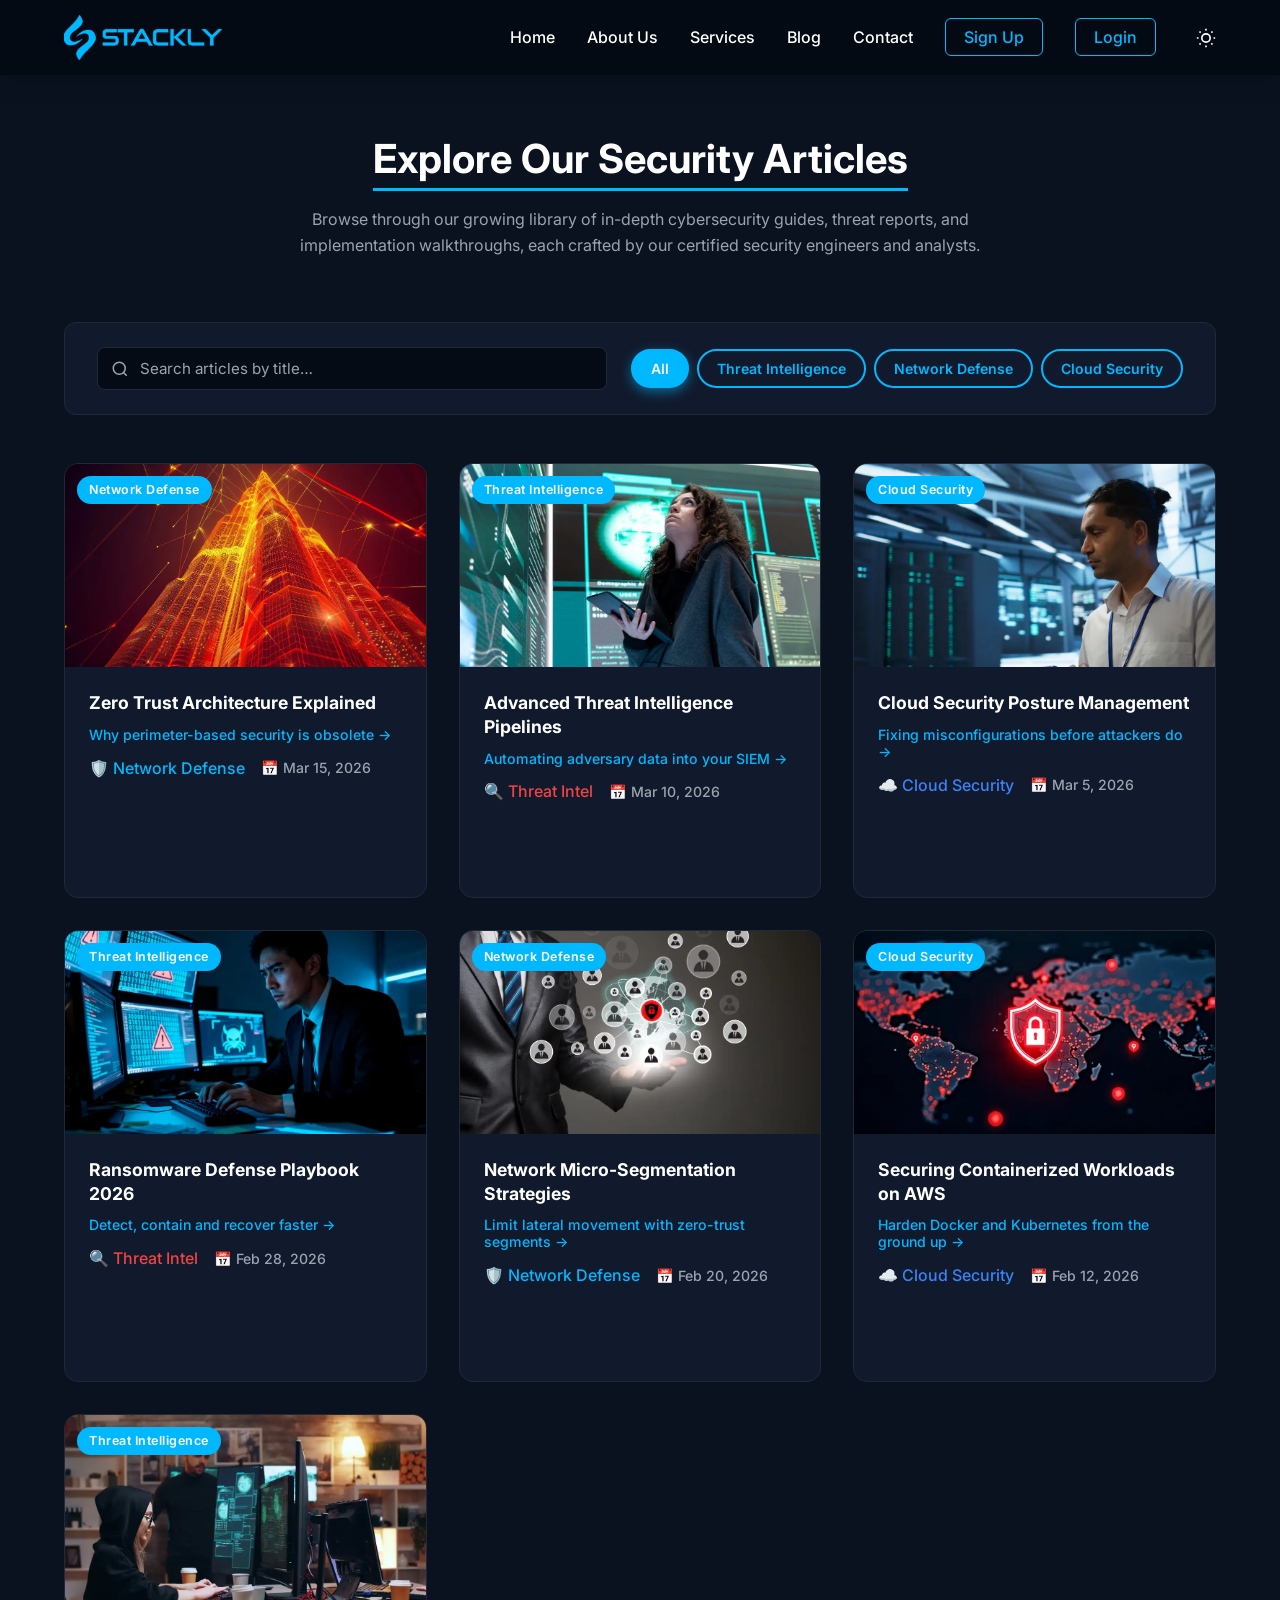
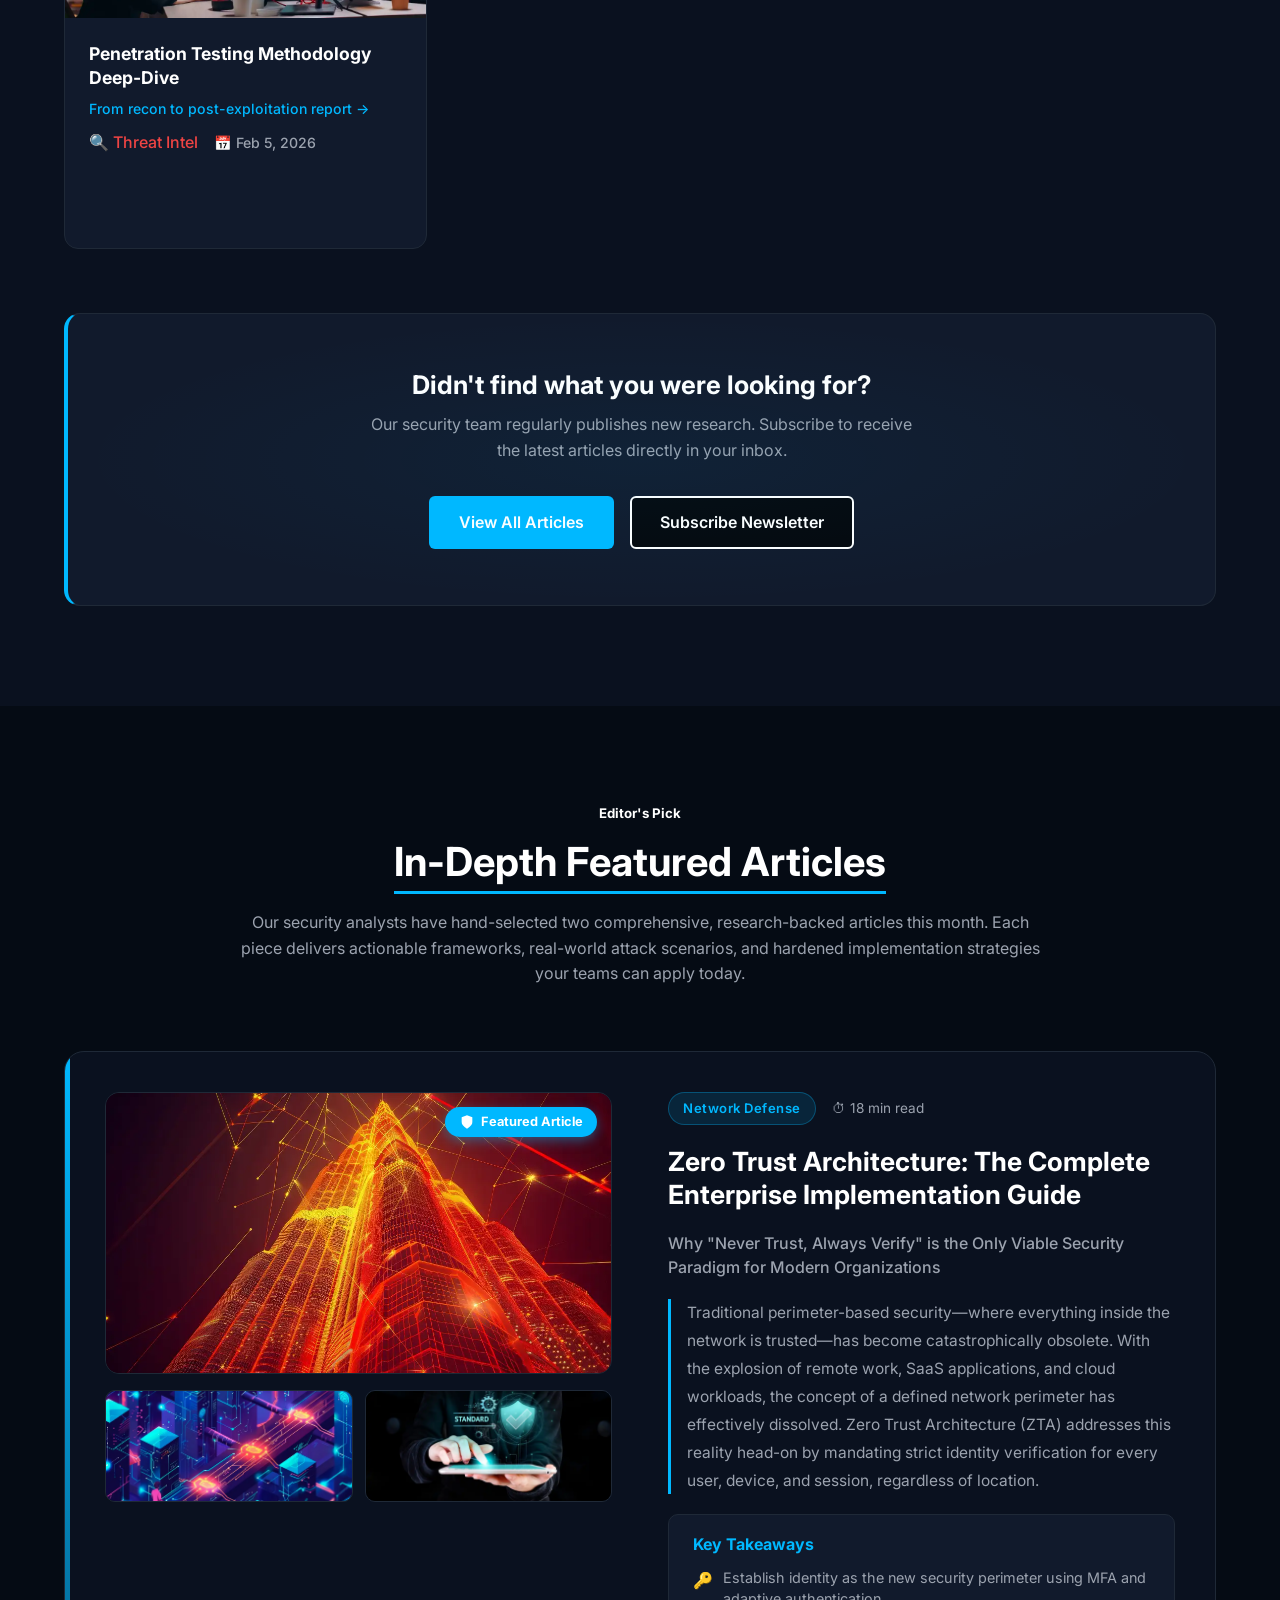
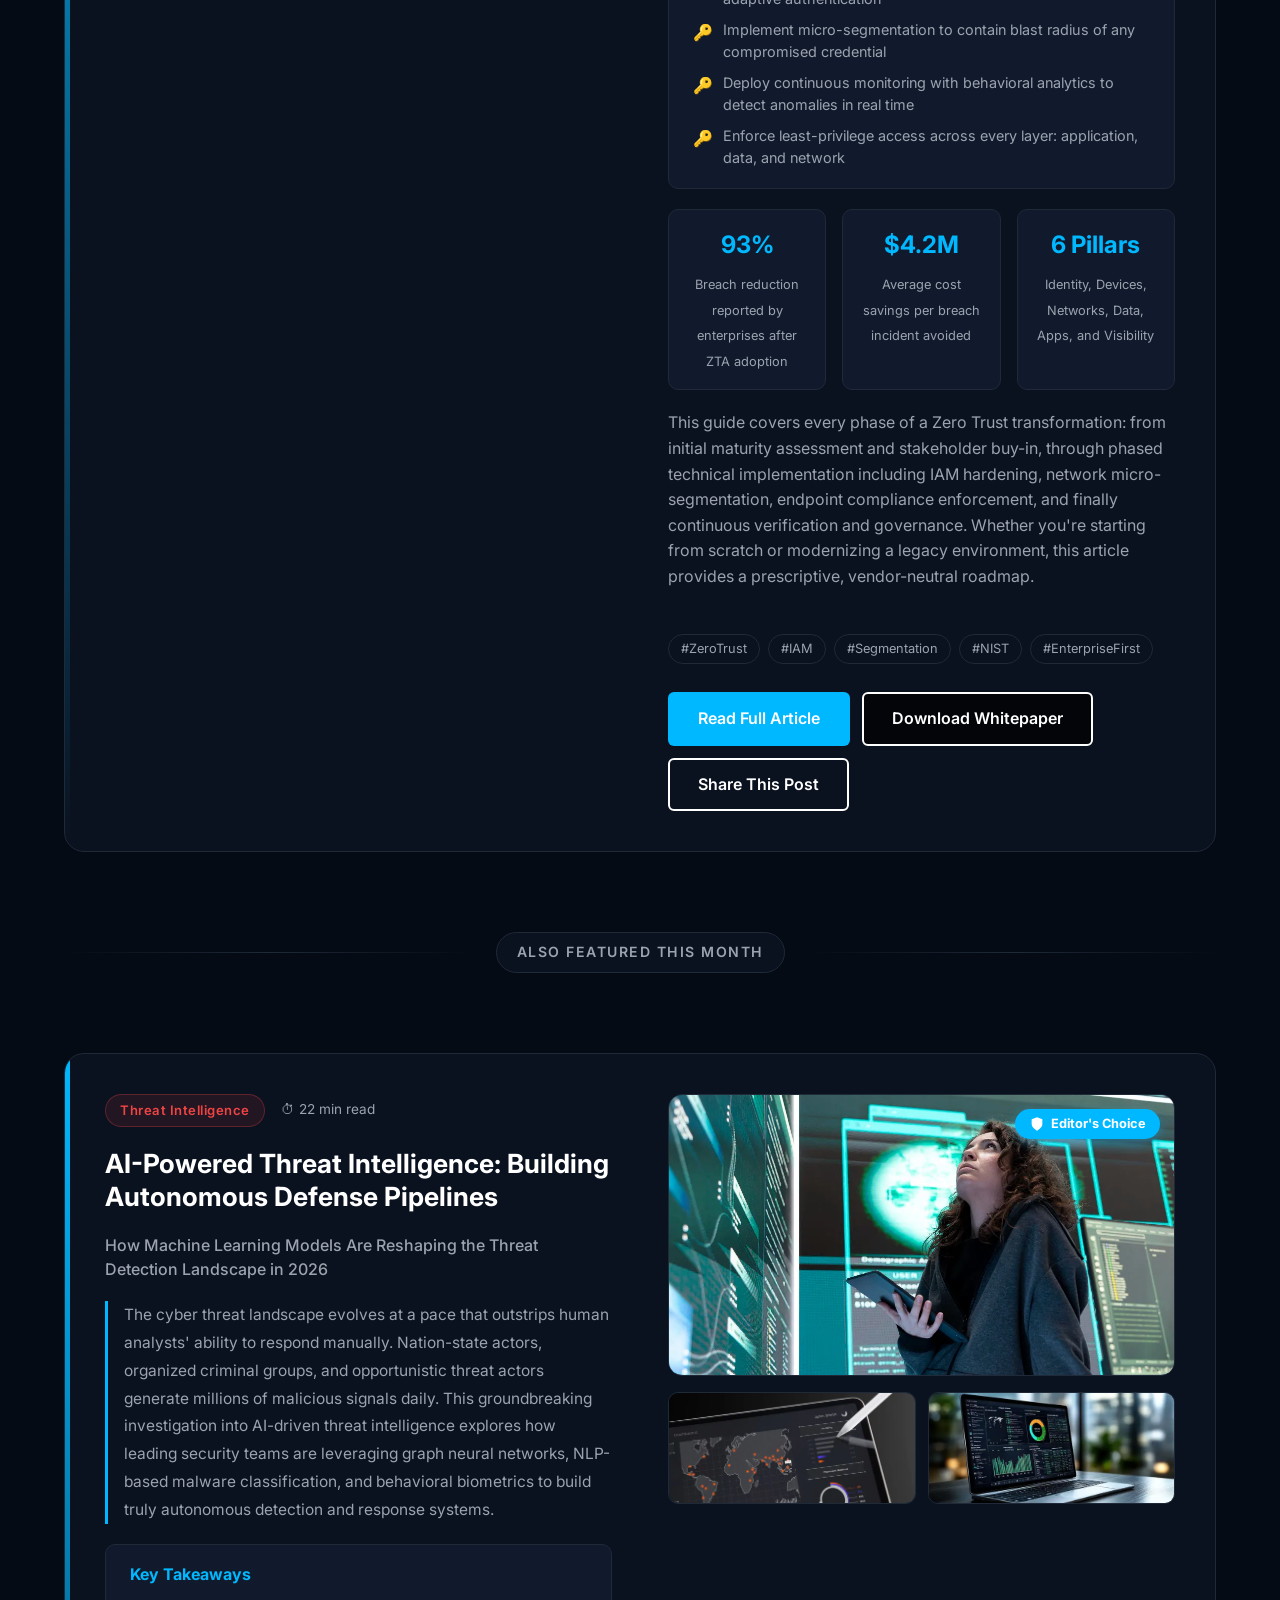
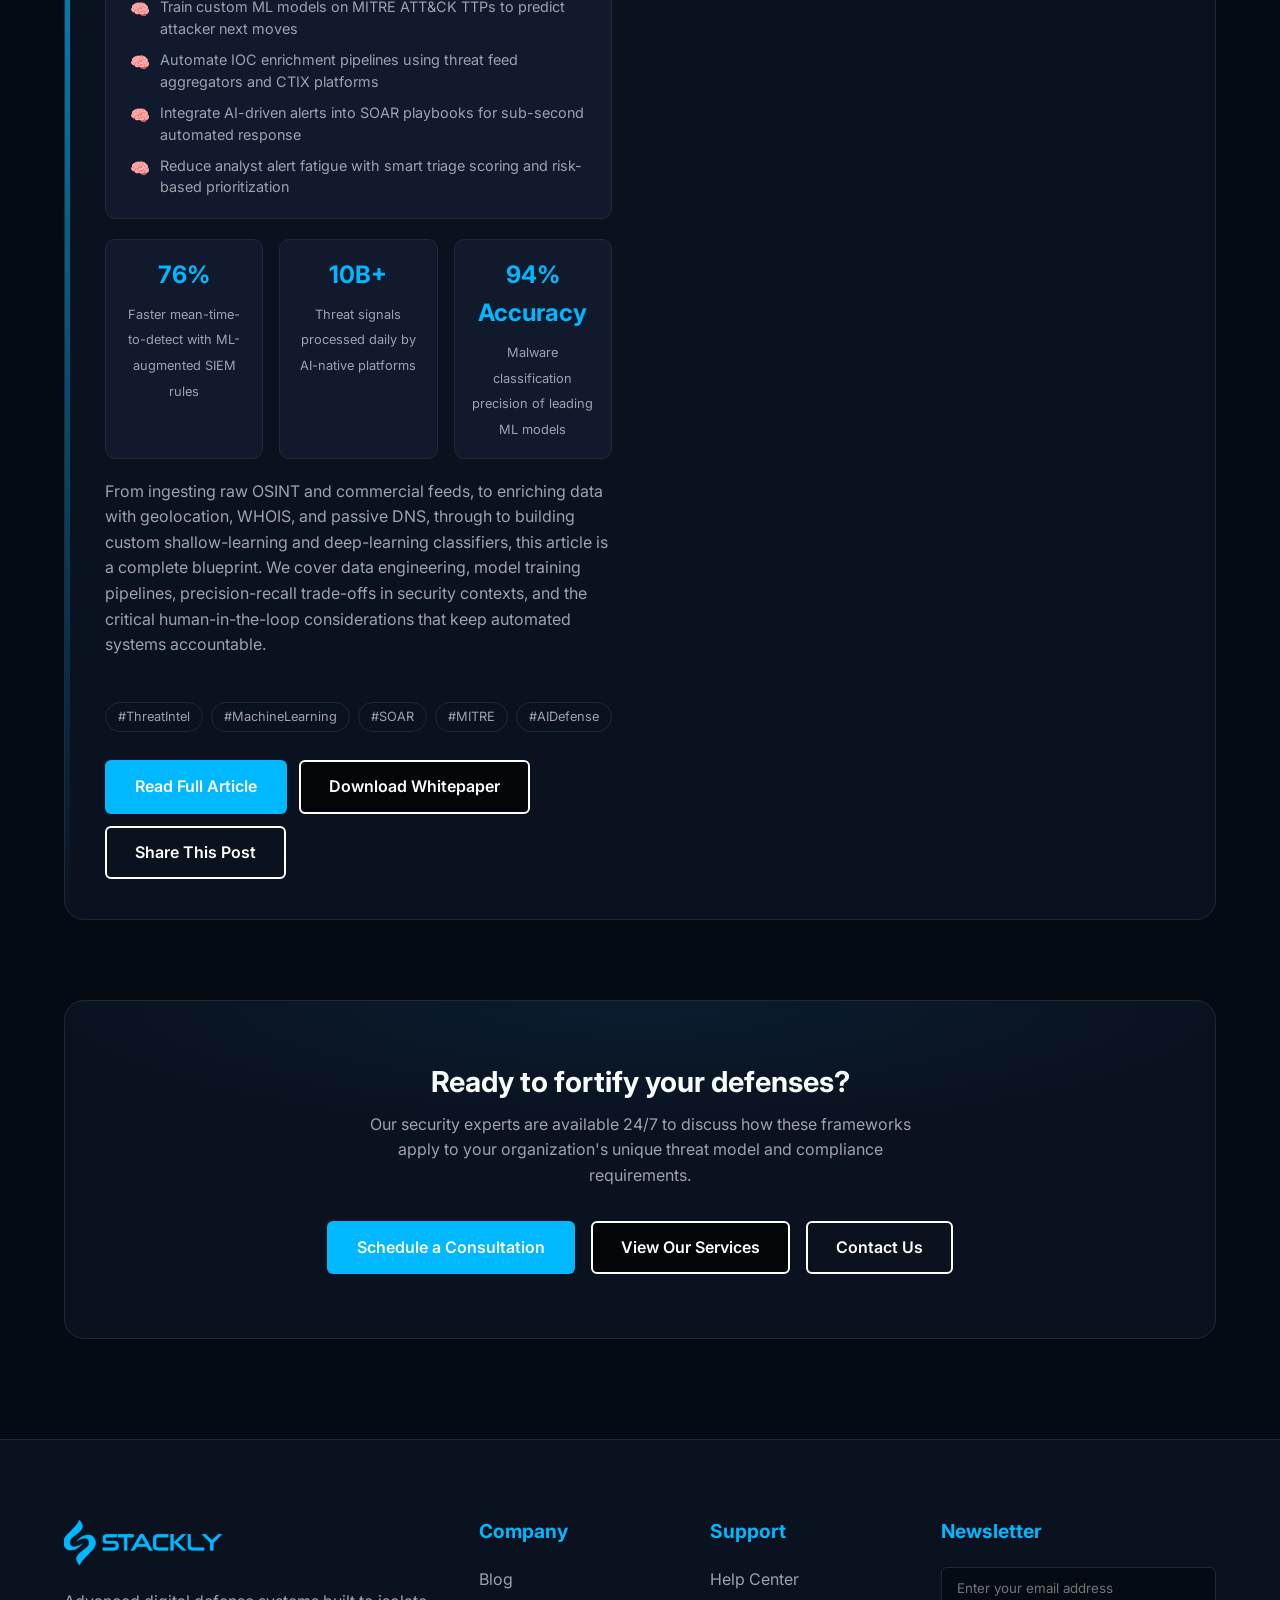
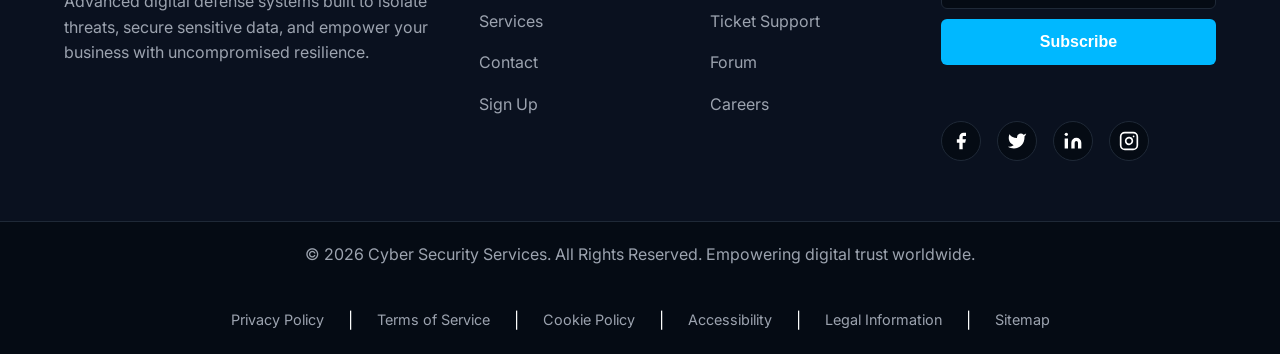
==== commit 0f56975d: "blog img path update" ====
--- a/pages/blog.html
+++ b/pages/blog.html
@@ -275,7 +275,7 @@
                     <div class="featured-article fade-in-up" style="transition-delay:0.1s;">
                         <div class="featured-article-img-col">
                             <div class="featured-img-frame">
-                                <img src="../assets/Blog/Grids/8.webp" alt="Zero Trust Architecture" class="featured-main-img">
+                                <img src="../assets/Blog/Grids/1.webp" alt="Zero Trust Architecture" class="featured-main-img">
                                 <div class="featured-img-badge">
                                     <svg xmlns="http://www.w3.org/2000/svg" width="16" height="16" fill="currentColor" viewBox="0 0 24 24"><path d="M12 22s8-4 8-10V5l-8-3-8 3v7c0 6 8 10 8 10z"/></svg>
                                     Featured Article
@@ -289,14 +289,14 @@
                             <!-- Side Image Gallery -->
                             <div class="featured-img-gallery">
                                 <div class="gallery-thumb">
-                                    <img src="../assets/Blog/Grids/9.webp" alt="Network Diagram">
+                                    <img src="../assets/Blog/Grids/8.webp" alt="Network Diagram">
                                     <div class="thumb-hover">
                                         <p>Network Architecture</p>
                                         <a href="./error.html" class="btn btn-primary btn-sm">View</a>
                                     </div>
                                 </div>
                                 <div class="gallery-thumb">
-                                    <img src="../assets/Home1/Grid/8.webp" alt="Security Framework">
+                                    <img src="../assets/Blog/Grids/9.webp" alt="Security Framework">
                                     <div class="thumb-hover">
                                         <p>Security Framework</p>
                                         <a href="./error.html" class="btn btn-primary btn-sm">View</a>
@@ -366,7 +366,7 @@
                     <div class="featured-article featured-article-reverse fade-in-up" style="transition-delay:0.2s;">
                         <div class="featured-article-img-col">
                             <div class="featured-img-frame">
-                                <img src="../assets/Blog/Grids/9.webp" alt="Threat Intelligence Pipelines" class="featured-main-img">
+                                <img src="../assets/Blog/Grids/2.webp" alt="Threat Intelligence Pipelines" class="featured-main-img">
                                 <div class="featured-img-badge">
                                     <svg xmlns="http://www.w3.org/2000/svg" width="16" height="16" fill="currentColor" viewBox="0 0 24 24"><path d="M12 22s8-4 8-10V5l-8-3-8 3v7c0 6 8 10 8 10z"/></svg>
                                     Editor's Choice
